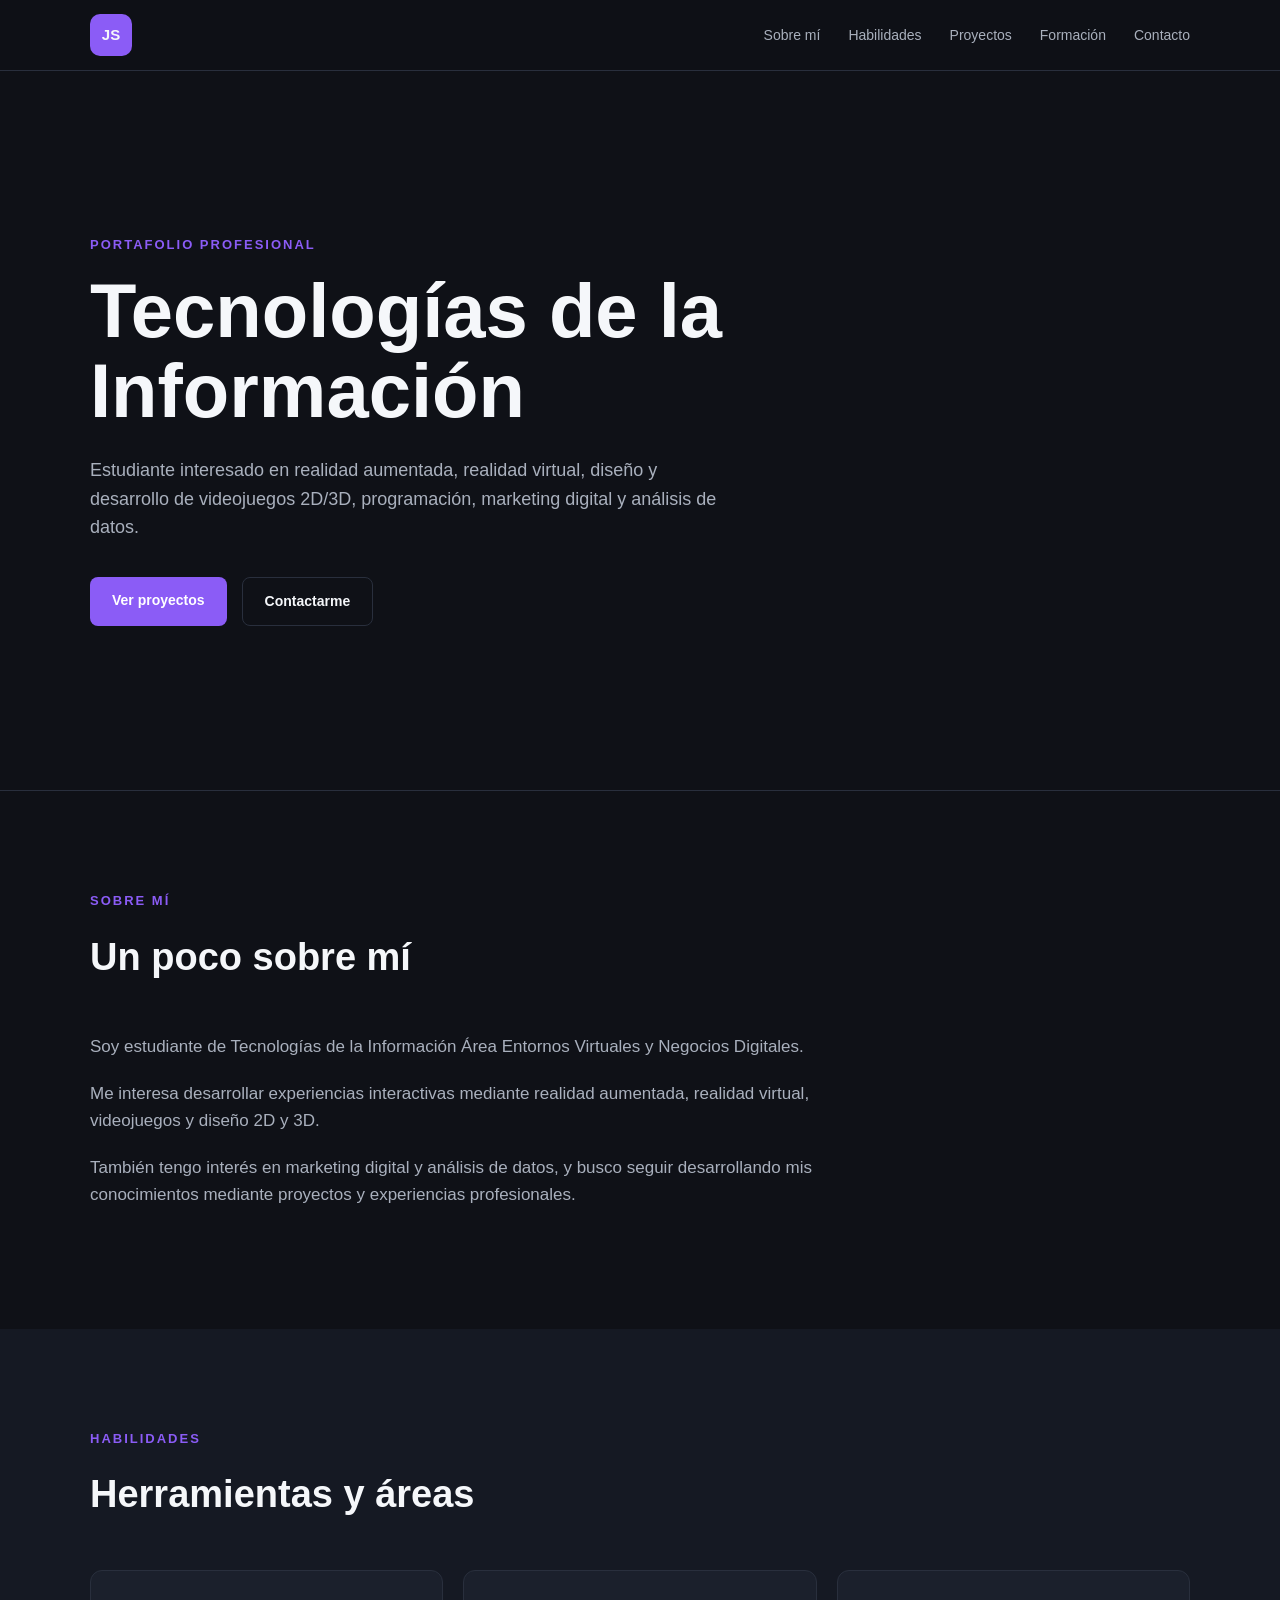
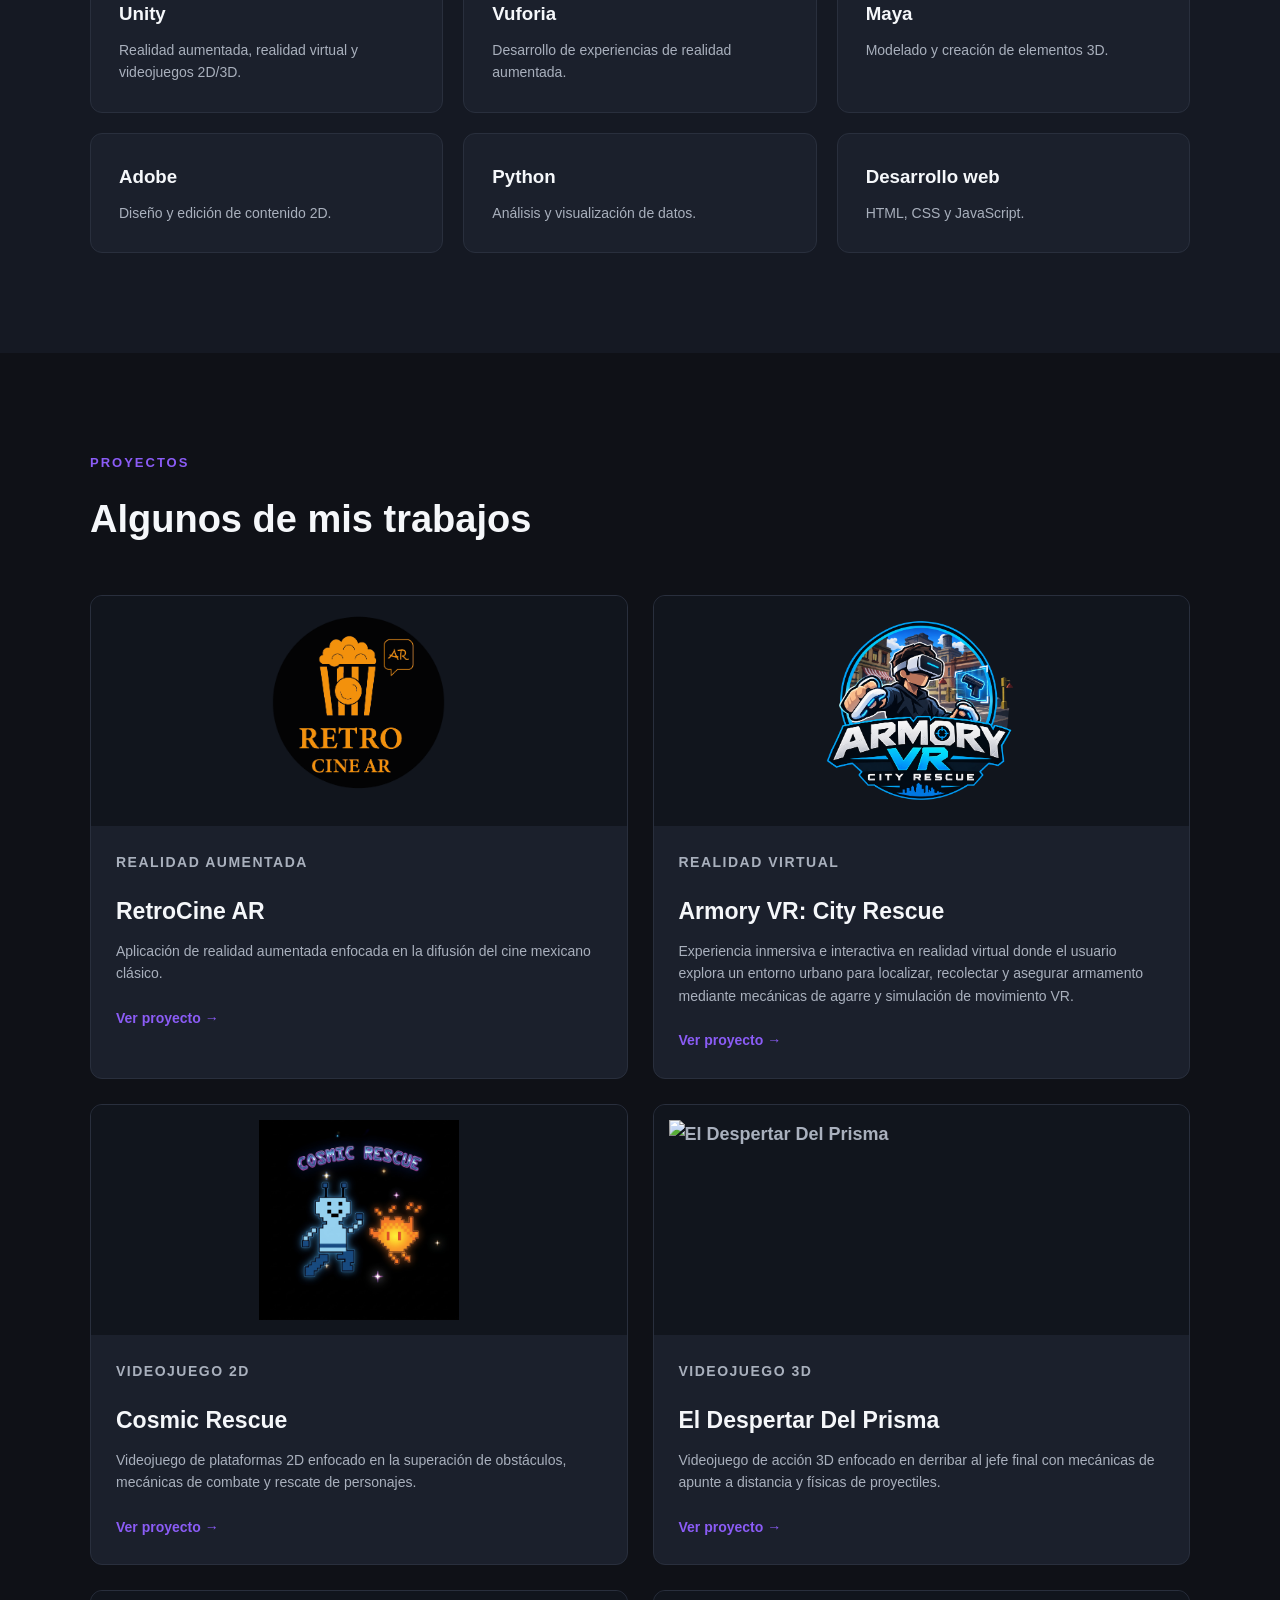
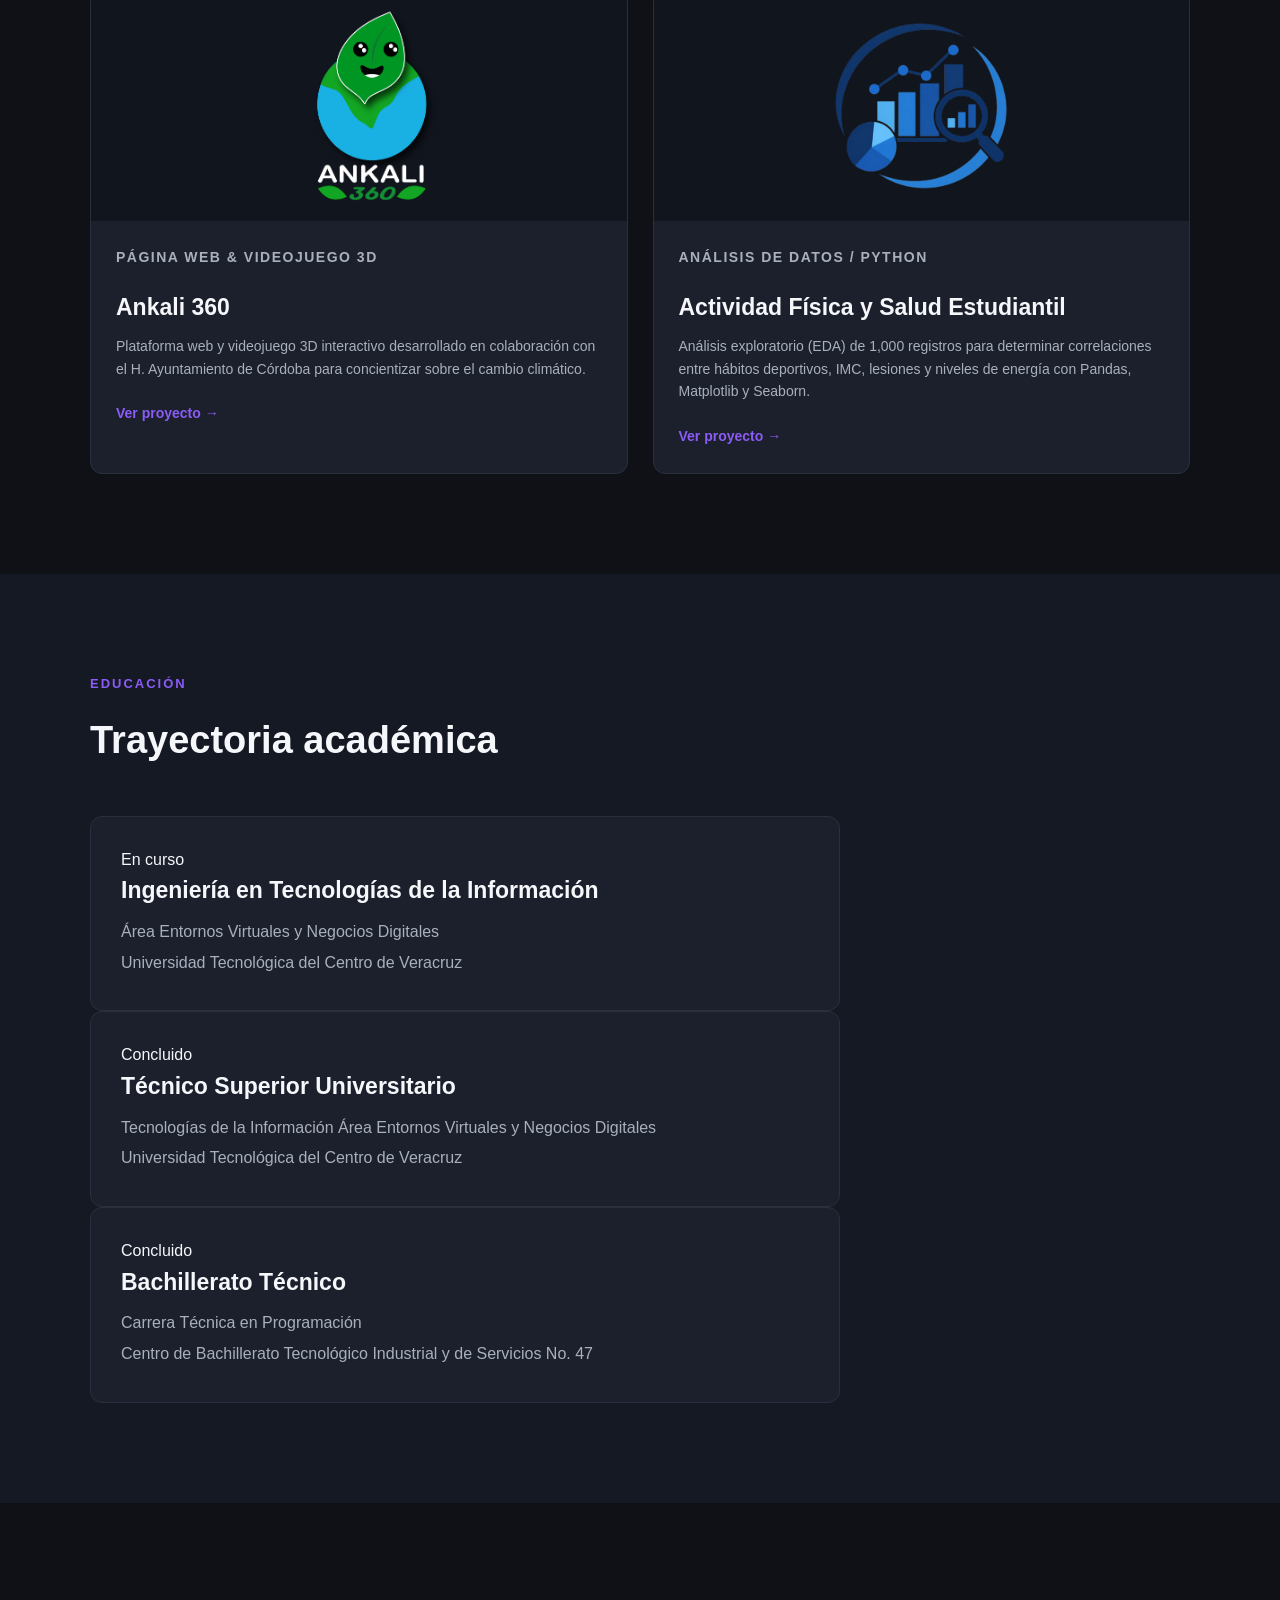
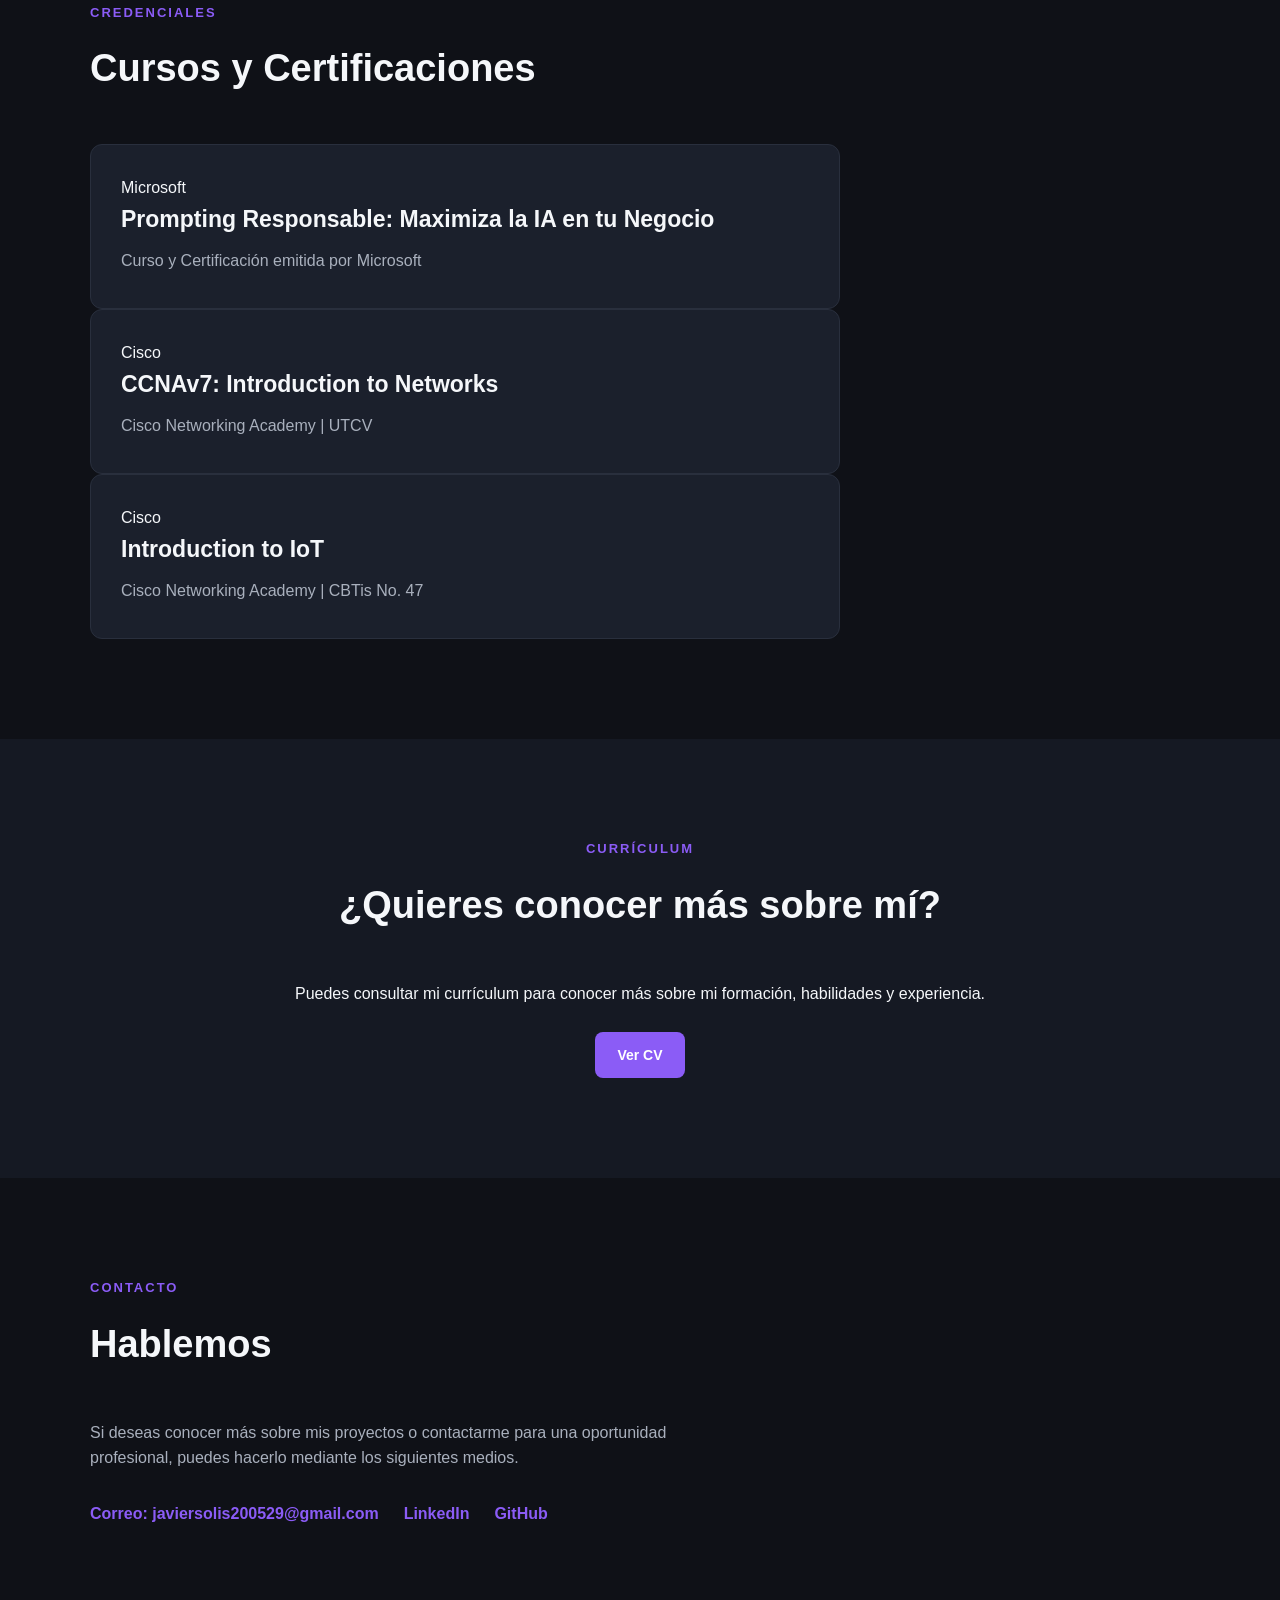
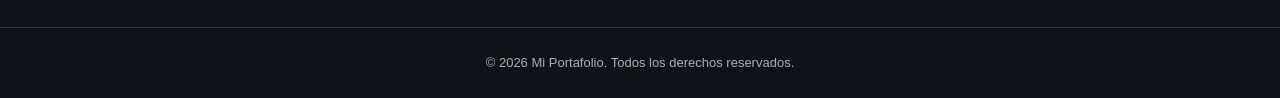
==== index.html @ 9993f094 "Version 2  del portafolio" ====
<!DOCTYPE html>
<html lang="es">

<head>
    <meta charset="UTF-8">
    <meta name="viewport" content="width=device-width, initial-scale=1.0">

    <title>Portafolio | Javier Solís</title>

    <link rel="stylesheet" href="css/style.css">
</head>

<body>

    <!-- =========================
         ENCABEZADO
    ========================== -->

    <header class="header">

        <div class="container nav">

            <a href="#inicio" class="logo">
                JS
            </a>

            <nav class="menu">
                <a href="#sobre-mi">Sobre mí</a>
                <a href="#habilidades">Habilidades</a>
                <a href="#proyectos">Proyectos</a>
                <a href="#formacion">Formación</a>
                <a href="#contacto">Contacto</a>
            </nav>

        </div>

    </header>


    <!-- =========================
         INICIO
    ========================== -->

    <main>

        <section id="inicio" class="hero">

            <div class="container hero-content">

                <div class="hero-text">

                    <p class="hero-subtitle">
                        PORTAFOLIO PROFESIONAL
                    </p>

                    <h1>
                        Tecnologías de la Información
                    </h1>

                    <p class="hero-description">
                        Estudiante interesado en realidad aumentada, 
                        realidad virtual, diseño y desarrollo de videojuegos 2D/3D, programación, 
                        marketing digital y análisis de datos.
                    </p>

                    <div class="hero-buttons">

                        <a href="#proyectos" class="btn btn-primary">
                            Ver proyectos
                        </a>

                        <a href="#contacto" class="btn btn-secondary">
                            Contactarme
                        </a>

                    </div>

                </div>

            </div>

        </section>


        <!-- =========================
             SOBRE MÍ
        ========================== -->

        <section id="sobre-mi" class="section">

            <div class="container">

                <p class="section-subtitle">
                    SOBRE MÍ
                </p>

                <h2>
                    Un poco sobre mí
                </h2>

                <div class="about-content">

                    <div class="about-text">

                        <p>
                            Soy estudiante de Tecnologías de la Información
                            Área Entornos Virtuales y Negocios Digitales.
                        </p>

                        <p>
                            Me interesa desarrollar experiencias interactivas
                            mediante realidad aumentada, realidad virtual,
                            videojuegos y diseño 2D y 3D.
                        </p>

                        <p>
                            También tengo interés en marketing digital y
                            análisis de datos, y busco seguir desarrollando
                            mis conocimientos mediante proyectos y
                            experiencias profesionales.
                        </p>

                    </div>

                </div>

            </div>

        </section>


        <!-- =========================
             HABILIDADES
        ========================== -->

        <section id="habilidades" class="section section-dark">

            <div class="container">

                <p class="section-subtitle">
                    HABILIDADES
                </p>

                <h2>
                    Herramientas y áreas
                </h2>

                <div class="skills-grid">

                    <div class="skill-card">
                        <h3>Unity</h3>
                        <p>
                            Realidad aumentada, realidad virtual
                            y videojuegos 2D/3D.
                        </p>
                    </div>

                    <div class="skill-card">
                        <h3>Vuforia</h3>
                        <p>
                            Desarrollo de experiencias de
                            realidad aumentada.
                        </p>
                    </div>

                    <div class="skill-card">
                        <h3>Maya</h3>
                        <p>
                            Modelado y creación de elementos 3D.
                        </p>
                    </div>

                    <div class="skill-card">
                        <h3>Adobe</h3>
                        <p>
                            Diseño y edición de contenido 2D.
                        </p>
                    </div>

                    <div class="skill-card">
                        <h3>Python</h3>
                        <p>
                            Análisis y visualización de datos.
                        </p>
                    </div>

                    <div class="skill-card">
                        <h3>Desarrollo web</h3>
                        <p>
                            HTML, CSS y JavaScript.
                        </p>
                    </div>

                </div>

            </div>

        </section>


        <!-- =========================
             PROYECTOS
        ========================== -->

        <section id="proyectos" class="section">

            <div class="container">

                <p class="section-subtitle">
                    PROYECTOS
                </p>

                <h2>
                    Algunos de mis trabajos
                </h2>

                <div class="projects-grid">


                    <!-- RETROCINE -->

                    <article class="project-card">

                        <div class="project-image">
                            <img src="img/Logoo.png" alt="RetroCine AR">
                        </div>

                        <div class="project-content">

                            <p class="project-category">
                                REALIDAD AUMENTADA
                            </p>

                            <h3>
                                RetroCine AR
                            </h3>

                            <p>
                                Aplicación de realidad aumentada
                                enfocada en la difusión del cine
                                mexicano clásico.
                            </p>

                            <a href="proyectos/retocine.html"
                               class="project-link">
                                Ver proyecto →
                            </a>

                        </div>

                    </article>


                    <!-- REALIDAD VIRTUAL -->
                    <article class="project-card">

                        <div class="project-image">
                            <img src="img/LOGO_VR.png" alt="Armory VR">
                        </div>

                        <div class="project-content">

                            <p class="project-category">
                                REALIDAD VIRTUAL 
                            </p>

                            <h3>
                                Armory VR: City Rescue
                            </h3>

                            <p>
                                Experiencia inmersiva e interactiva en realidad virtual donde el usuario explora un entorno urbano para localizar, recolectar y asegurar armamento mediante mecánicas de agarre y simulación de movimiento VR.
                            </p>

                            <a href="proyectos/vr.html" class="project-link">
                                Ver proyecto →
                            </a>

                        </div>

                    </article>


                    <!-- VIDEOJUEGOS -->

                    <article class="project-card">

                        <div class="project-image">
                            <img src="img/Log.jpg" alt="Cosmic Rescue">
                        </div>

                        <div class="project-content">

                            <p class="project-category">
                                VIDEOJUEGO 2D
                            </p>

                            <h3>
                                Cosmic Rescue
                            </h3>

                            <p>
                            Videojuego de plataformas 2D enfocado en la superación de obstáculos, 
                            mecánicas de combate y rescate de personajes.
                            </p>

                            <a href="proyectos/CosmicRescue.html" class="project-link">
                                Ver proyecto →
                            </a>

                        </div>

                    </article>


                    <!-- PRISM -->

                    <article class="project-card">

                        <div class="project-image">
                            <img src="img/Logo3D.PNG" alt="El Despertar Del Prisma">
                        </div>

                        <div class="project-content">

                            <p class="project-category">
                                VIDEOJUEGO 3D
                            </p>

                            <h3>
                                El Despertar Del Prisma
                            </h3>

                           <p>
                                Videojuego de acción 3D enfocado en derribar al jefe final 
                                con mecánicas de apunte a distancia y físicas de proyectiles.
                            </p>

                            <a href="proyectos/ElDespertarDelPrisma.html"
                               class="project-link">
                                Ver proyecto →
                            </a>

                        </div>

                    </article>


                    <!-- VPagina Web -->

                    <article class="project-card">

                        <div class="project-image">
                            <img src="img/LOGO_ANKALI.png" alt="Ankali 360 - Aventura Interactiva">
                        </div>

                        <div class="project-content">

                            <p class="project-category">
                                PÁGINA WEB & VIDEOJUEGO 3D
                            </p>

                            <h3>
                                Ankali 360
                            </h3>

                            <p>
                                Plataforma web y videojuego 3D interactivo desarrollado en colaboración con el H. Ayuntamiento de Córdoba para concientizar sobre el cambio climático.
                            </p>

                            <a href="proyectos/Ankali360.html" class="project-link">
                                Ver proyecto →
                            </a>

                        </div>

                    </article>


                    <!-- DATOS -->
                    <article class="project-card">

                        <div class="project-image">
                            <img src="img/Logo_Datos.png" alt="Análisis de Datos con Python">
                        </div>

                        <div class="project-content">

                            <p class="project-category">
                                ANÁLISIS DE DATOS / PYTHON
                            </p>

                            <h3>
                                Actividad Física y Salud Estudiantil
                            </h3>

                            <p>
                                Análisis exploratorio (EDA) de 1,000 registros para determinar correlaciones entre hábitos deportivos, IMC, lesiones y niveles de energía con Pandas, Matplotlib y Seaborn.
                            </p>

                            <a href="proyectos/datos.html" class="project-link">
                                Ver proyecto →
                            </a>

                        </div>

                    </article>

                </div>

            </div>

        </section>


        <!-- =========================
             FORMACIÓN ACADÉMICA
        ========================== -->
        <section id="formacion" class="section section-dark">
            <div class="container">

                <p class="section-subtitle">
                    EDUCACIÓN
                </p>

                <h2>
                    Trayectoria académica
                </h2>

                <div class="formation-grid">

                    <!-- INGENIERÍA -->
                    <div class="formation-card">
                        <span class="formation-tag">En curso</span>
                        <h3>Ingeniería en Tecnologías de la Información</h3>
                        <p class="formation-area">Área Entornos Virtuales y Negocios Digitales</p>
                        <p class="formation-institution">Universidad Tecnológica del Centro de Veracruz</p>
                    </div>

                    <!-- TSU -->
                    <div class="formation-card">
                        <span class="formation-tag tag-completed">Concluido</span>
                        <h3>Técnico Superior Universitario</h3>
                        <p class="formation-area">Tecnologías de la Información Área Entornos Virtuales y Negocios Digitales</p>
                        <p class="formation-institution">Universidad Tecnológica del Centro de Veracruz</p>
                    </div>

                    <!-- BACHILLERATO -->
                    <div class="formation-card">
                        <span class="formation-tag tag-completed">Concluido</span>
                        <h3>Bachillerato Técnico</h3>
                        <p class="formation-area">Carrera Técnica en Programación</p>
                        <p class="formation-institution">Centro de Bachillerato Tecnológico Industrial y de Servicios No. 47</p>
                    </div>

                </div>

            </div>
        </section>

        <!-- =========================
             CERTIFICACIONES (Clara)
        ========================== -->
        <section id="certificaciones" class="section">
            <div class="container">

                <p class="section-subtitle">
                    CREDENCIALES
                </p>

                <h2>
                    Cursos y Certificaciones
                </h2>

                <div class="formation-grid">

                    <!-- MICROSOFT -->
                    <div class="formation-card">
                        <span class="formation-tag tag-cert">Microsoft</span>
                        <h3>Prompting Responsable: Maximiza la IA en tu Negocio</h3>
                        <p class="formation-area">Curso y Certificación emitida por Microsoft</p>
                    </div>

                    <!-- CISCO CCNA -->
                    <div class="formation-card">
                        <span class="formation-tag tag-cert">Cisco</span>
                        <h3>CCNAv7: Introduction to Networks</h3>
                        <p class="formation-area">Cisco Networking Academy | UTCV</p>
                    </div>

                    <!-- CISCO IOT -->
                    <div class="formation-card">
                        <span class="formation-tag tag-cert">Cisco</span>
                        <h3>Introduction to IoT</h3>
                        <p class="formation-area">Cisco Networking Academy | CBTis No. 47</p>
                    </div>

                </div>

            </div>
        </section>

        <!-- =========================
             CV (Oscura para alternar)
        ========================== -->
        <section class="section section-dark">
            <div class="container cv-section">
                
                <div class="cv-cta-card">
                    <p class="section-subtitle">
                        CURRÍCULUM
                    </p>

                    <h2>
                        ¿Quieres conocer más sobre mí?
                    </h2>

                    <p>
                        Puedes consultar mi currículum para conocer
                        más sobre mi formación, habilidades y experiencia.
                    </p> <br>

                    <a href="CURRICULUM.pdf" target="_blank" class="btn btn-primary btn-cv-glow">
                        Ver CV
                    </a>
                </div>

            </div>
        </section>

        <!-- =========================
             CONTACTO (Clara)
        ========================== -->
        <section id="contacto" class="section">

            <div class="container">

                <p class="section-subtitle">
                    CONTACTO
                </p>

                <h2>
                    Hablemos
                </h2>

                <p class="contact-text">
                    Si deseas conocer más sobre mis proyectos
                    o contactarme para una oportunidad profesional,
                    puedes hacerlo mediante los siguientes medios.
                </p>

                <div class="contact-links">

                    <a href="mailto:javiersolis200529@gmail.com">
                        Correo: javiersolis200529@gmail.com
                    </a>

                    <a href="https://www.linkedin.com/in/javier-solis-serrano" target="_blank">
                        LinkedIn
                    </a>

                    <a href="https://github.com/javiersolis200529" target="_blank">
                        GitHub
                    </a>

                </div>

            </div>

        </section>

    </main>

    <!-- =========================
         PIE DE PÁGINA (Oscuro)
    ========================== -->
    <footer class="footer">

        <div class="container">

            <p>
                © 2026 Mi Portafolio. Todos los derechos reservados.
            </p>

        </div>

    </footer>

</body>

</html>
---- css/style.css ----
/* =========================
   VARIABLES
========================= */

:root {
    --bg: #0f1117;
    --bg-secondary: #151923;
    --card: #1b202c;
    --text: #f5f7fa;
    --text-secondary: #a9b0bd;
    --accent: #8b5cf6;
    --accent-hover: #7c3aed;
    --border: #292f3d;

    --container: 1100px;
}


/* =========================
   RESET
========================= */

* {
    margin: 0;
    padding: 0;
    box-sizing: border-box;
}

html {
    scroll-behavior: smooth;
}

body {
    font-family: Arial, sans-serif;
    background: var(--bg);
    color: var(--text);
    line-height: 1.6;
}

a {
    color: inherit;
    text-decoration: none;
}

img {
    max-width: 100%;
    display: block;
}


/* =========================
   CONTENEDOR
========================= */

.container {
    width: min(90%, var(--container));
    margin: 0 auto;
}


/* =========================
   HEADER
========================= */

.header {
    position: sticky;
    top: 0;
    z-index: 1000;

    background: rgba(15, 17, 23, 0.95);
    border-bottom: 1px solid var(--border);

    backdrop-filter: blur(10px);
}

.nav {
    min-height: 70px;

    display: flex;
    align-items: center;
    justify-content: space-between;
}


/* =========================
   LOGO
========================= */

.logo {
    width: 42px;
    height: 42px;

    display: flex;
    align-items: center;
    justify-content: center;

    background: var(--accent);
    border-radius: 10px;

    font-size: 15px;
    font-weight: bold;
}


/* =========================
   MENÚ
========================= */

.menu {
    display: flex;
    gap: 28px;
}

.menu a {
    color: var(--text-secondary);
    font-size: 14px;

    transition: 0.3s;
}

.menu a:hover {
    color: var(--text);
}


/* =========================
   HERO
========================= */

.hero {
    min-height: 80vh;

    display: flex;
    align-items: center;

    border-bottom: 1px solid var(--border);
}

.hero-content {
    padding: 100px 0;
}

.hero-text {
    max-width: 750px;
}

.hero-subtitle,
.section-subtitle {
    color: var(--accent);

    font-size: 13px;
    font-weight: bold;

    letter-spacing: 2px;
    margin-bottom: 15px;
}

.hero h1 {
    font-size: clamp(42px, 7vw, 76px);
    line-height: 1.05;

    margin-bottom: 25px;
}

.hero-description {
    max-width: 650px;

    color: var(--text-secondary);

    font-size: 18px;
    margin-bottom: 35px;
}


/* =========================
   BOTONES
========================= */

.hero-buttons {
    display: flex;
    gap: 15px;
    flex-wrap: wrap;
}

.btn {
    display: inline-block;

    padding: 12px 22px;

    border-radius: 8px;

    font-size: 14px;
    font-weight: bold;

    transition: 0.3s;
}

.btn-primary {
    background: var(--accent);
    color: white;
}

.btn-primary:hover {
    background: var(--accent-hover);
    transform: translateY(-2px);
}

.btn-secondary {
    border: 1px solid var(--border);
    color: var(--text);
}

.btn-secondary:hover {
    border-color: var(--accent);
}


/* =========================
   SECCIONES
========================= */

.section {
    padding: 100px 0;
}

.section-dark {
    background: var(--bg-secondary);
}

.section h2 {
    font-size: 38px;
    margin-bottom: 45px;
}


/* =========================
   SOBRE MÍ
========================= */

.about-content {
    max-width: 750px;
}

.about-text {
    color: var(--text-secondary);
    font-size: 17px;
}

.about-text p {
    margin-bottom: 20px;
}


/* =========================
   HABILIDADES
========================= */

.skills-grid {
    display: grid;
    grid-template-columns: repeat(3, 1fr);
    gap: 20px;
}

.skill-card {
    background: var(--card);

    border: 1px solid var(--border);

    padding: 28px;

    border-radius: 12px;

    transition: 0.3s;
}

.skill-card:hover {
    transform: translateY(-5px);
    border-color: var(--accent);
}

.skill-card h3 {
    margin-bottom: 10px;
}

.skill-card p {
    color: var(--text-secondary);
    font-size: 14px;
}


/* =========================
   PROYECTOS
========================= */

.projects-grid {
    display: grid;
    grid-template-columns: repeat(2, 1fr);
    gap: 25px;
}

.project-card {
    background: var(--card);

    border: 1px solid var(--border);

    border-radius: 12px;

    overflow: hidden;

    transition: 0.3s;
}

.project-card:hover {
    transform: translateY(-5px);
    border-color: var(--accent);
}


/* =========================
   IMAGEN DE PROYECTO (CORREGIDO)
========================= */

.project-image {
    height: 230px;
    width: 100%;
    display: flex;
    align-items: center;
    justify-content: center;
    background: #11151d;
    overflow: hidden;
    position: relative;
    color: var(--text-secondary);
    font-size: 18px;
    font-weight: bold;
}

.project-image img {
    width: 100%;
    height: 100%;
    object-fit: contain;
    padding: 15px;
}

.project-content {
    padding: 25px;
}

.project-category {
    color: var(--accent);

    font-size: 11px;
    font-weight: bold;

    letter-spacing: 1.5px;

    margin-bottom: 10px;
}

.project-content h3 {
    font-size: 23px;
    margin-bottom: 10px;
}

.project-content p {
    color: var(--text-secondary);

    font-size: 14px;

    margin-bottom: 20px;
}

.project-link {
    color: var(--accent);

    font-size: 14px;
    font-weight: bold;
}

.project-link:hover {
    color: var(--text);
}


/* =========================
   PÁGINA DEL PROYECTO
========================= */

.project-hero {
    min-height: 50vh;
    background: var(--bg-secondary);
}

.project-hero .container {
    padding: 80px 0;
}

.project-hero h1 {
    font-size: clamp(45px, 7vw, 70px);
    margin-bottom: 20px;
}

.project-hero p {
    max-width: 700px;
    color: var(--text-secondary);
    font-size: 18px;
}


/* =========================
   INFORMACIÓN DEL PROYECTO
========================= */

.project-info {
    display: grid;
    grid-template-columns: repeat(3, 1fr);

    gap: 20px;

    margin-top: 40px;
}

.project-info > div {
    background: var(--card);

    border: 1px solid var(--border);

    border-radius: 12px;

    padding: 25px;
}

.project-info h3 {
    margin-bottom: 10px;
    font-size: 18px;
}

.project-info p {
    color: var(--text-secondary);
}


/* =========================
   GALERÍA DE PROYECTOS
========================= */

.project-gallery {
    display: grid;

    grid-template-columns: repeat(3, 1fr);

    gap: 25px;

    margin-top: 30px;
}

.gallery-item {
    background: var(--card);

    border: 1px solid var(--border);

    border-radius: 14px;

    padding: 12px;

    overflow: hidden;

    transition:
        transform 0.3s ease,
        border-color 0.3s ease,
        box-shadow 0.3s ease;
}

.gallery-item:hover {
    transform: translateY(-5px);

    border-color: var(--accent);

    box-shadow: 0 10px 25px rgba(0, 0, 0, 0.3);
}


/* =========================
   IMÁGENES DE GALERÍA
========================= */

.gallery-item img {
    width: 100%;

    height: 200px;

    object-fit: contain;

    display: block;

    background: #11151d;

    border-radius: 10px;
}


/* =========================
   NOMBRE DE IMAGEN
========================= */

.gallery-item p {
    margin: 12px 5px 5px;

    text-align: center;

    color: var(--text);

    font-size: 14px;

    font-weight: 500;
}


/* =========================
   FORMACIÓN
========================= */

.formation-card {
    max-width: 750px;

    background: var(--card);

    border: 1px solid var(--border);

    border-radius: 12px;

    padding: 30px;
}

.formation-card h3 {
    font-size: 23px;
    margin-bottom: 10px;
}

.formation-card p {
    color: var(--text-secondary);
    margin-bottom: 5px;
}


/* =========================
   CV
========================= */

.cv-section {
    text-align: center;
}

.cv-section > p:not(.section-subtitle) {
    max-width: 600px;

    margin: 0 auto 30px;

    color: var(--text-secondary);
}


/* =========================
   CONTACTO
========================= */

.contact-text {
    max-width: 650px;

    color: var(--text-secondary);

    margin-bottom: 30px;
}

.contact-links {
    display: flex;

    gap: 25px;

    flex-wrap: wrap;
}

.contact-links a {
    color: var(--accent);

    font-weight: bold;
}

.contact-links a:hover {
    color: var(--text);
}


/* =========================
   FOOTER
========================= */

.footer {
    padding: 25px 0;

    border-top: 1px solid var(--border);

    color: var(--text-secondary);

    font-size: 13px;

    text-align: center;
}


/* =========================
   RESPONSIVE
========================= */

@media (max-width: 900px) {

    .skills-grid {
        grid-template-columns: repeat(2, 1fr);
    }

    .projects-grid {
        grid-template-columns: 1fr;
    }

    .project-gallery {
        grid-template-columns: repeat(2, 1fr);
    }

    .project-info {
        grid-template-columns: 1fr;
    }

    .gallery-item img {
        height: 190px;
    }
}


@media (max-width: 800px) {

    .menu {
        gap: 15px;
    }

    .menu a {
        font-size: 12px;
    }

    .hero {
        min-height: 70vh;
    }

    .section {
        padding: 75px 0;
    }
}


@media (max-width: 550px) {

    .nav {
        min-height: 60px;
    }

    .menu {
        display: none;
    }

    .hero h1 {
        font-size: 42px;
    }

    .hero-description {
        font-size: 16px;
    }

    .skills-grid {
        grid-template-columns: 1fr;
    }

    .projects-grid {
        grid-template-columns: 1fr;
    }

    .project-gallery {
        grid-template-columns: 1fr;
        gap: 20px;
    }

    .gallery-item img {
        height: 220px;
    }

    .section h2 {
        font-size: 30px;
    }

    .project-info {
        grid-template-columns: 1fr;
    }
}
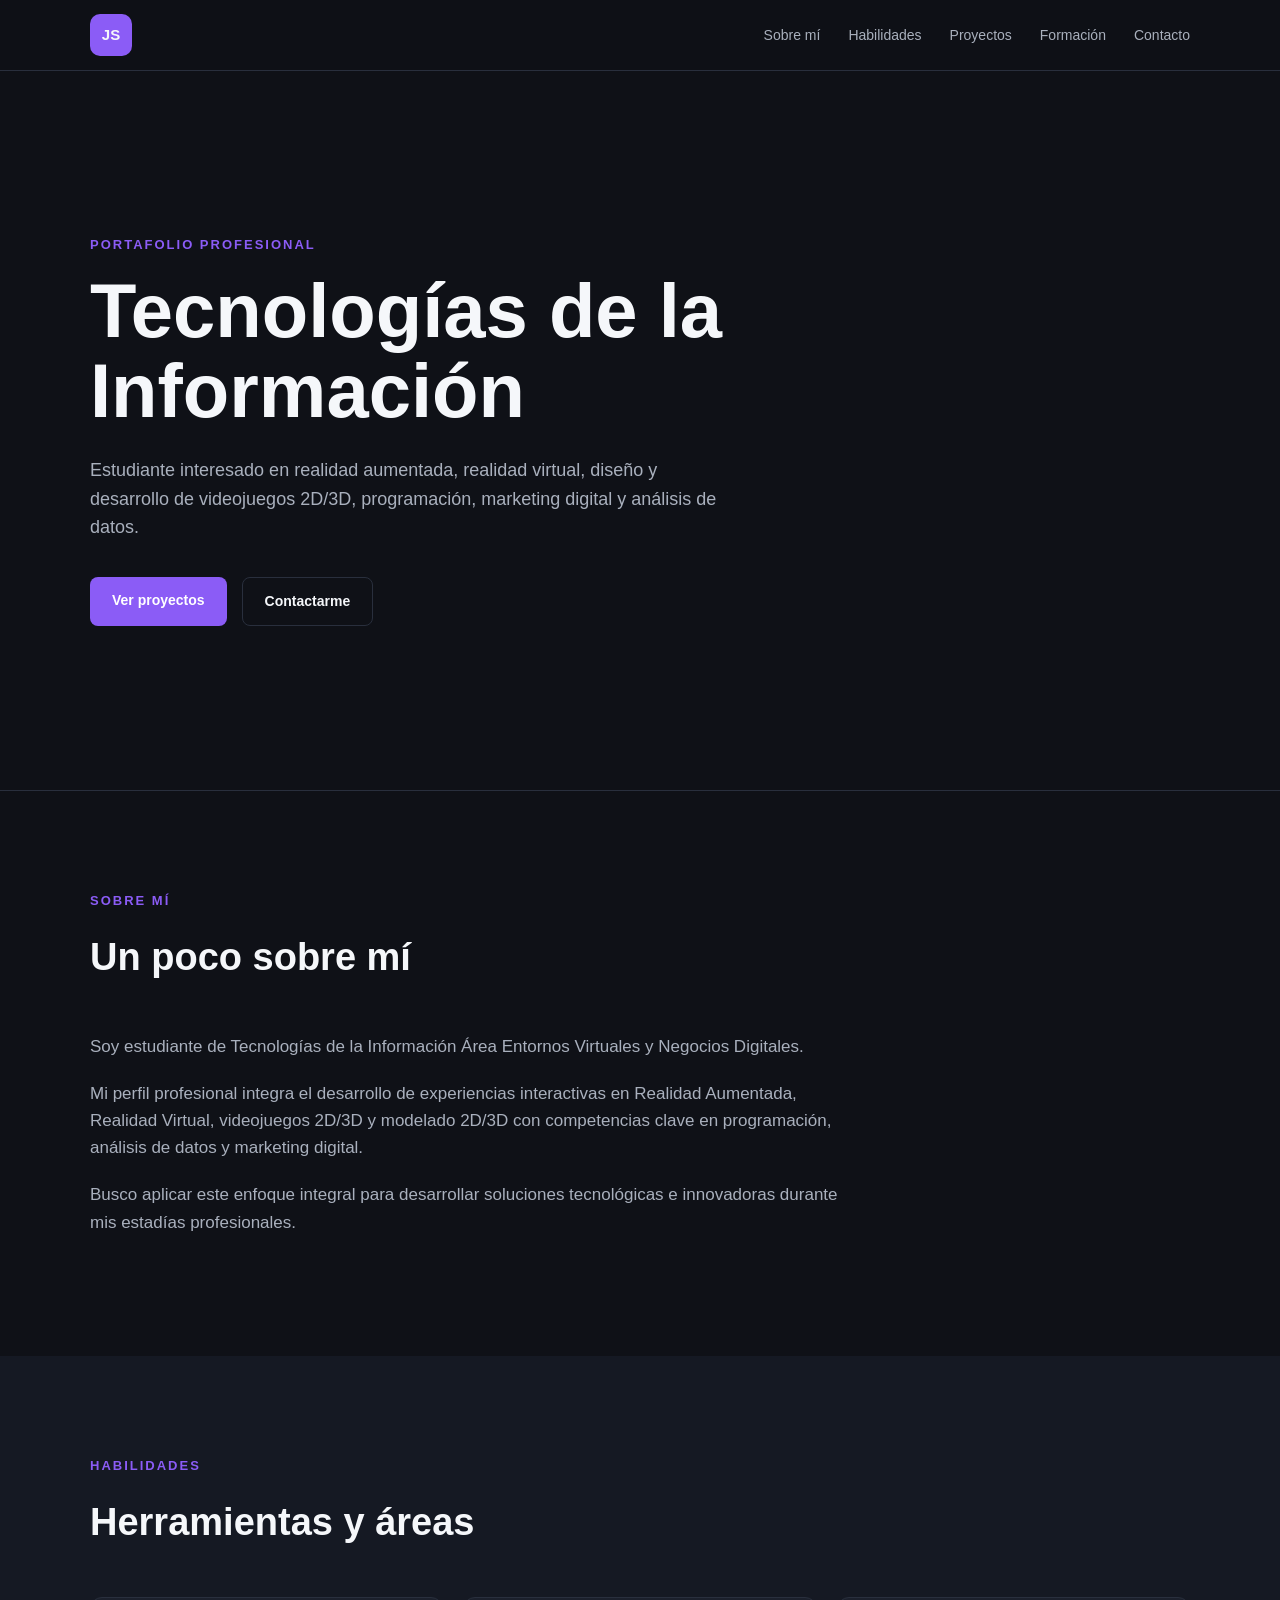
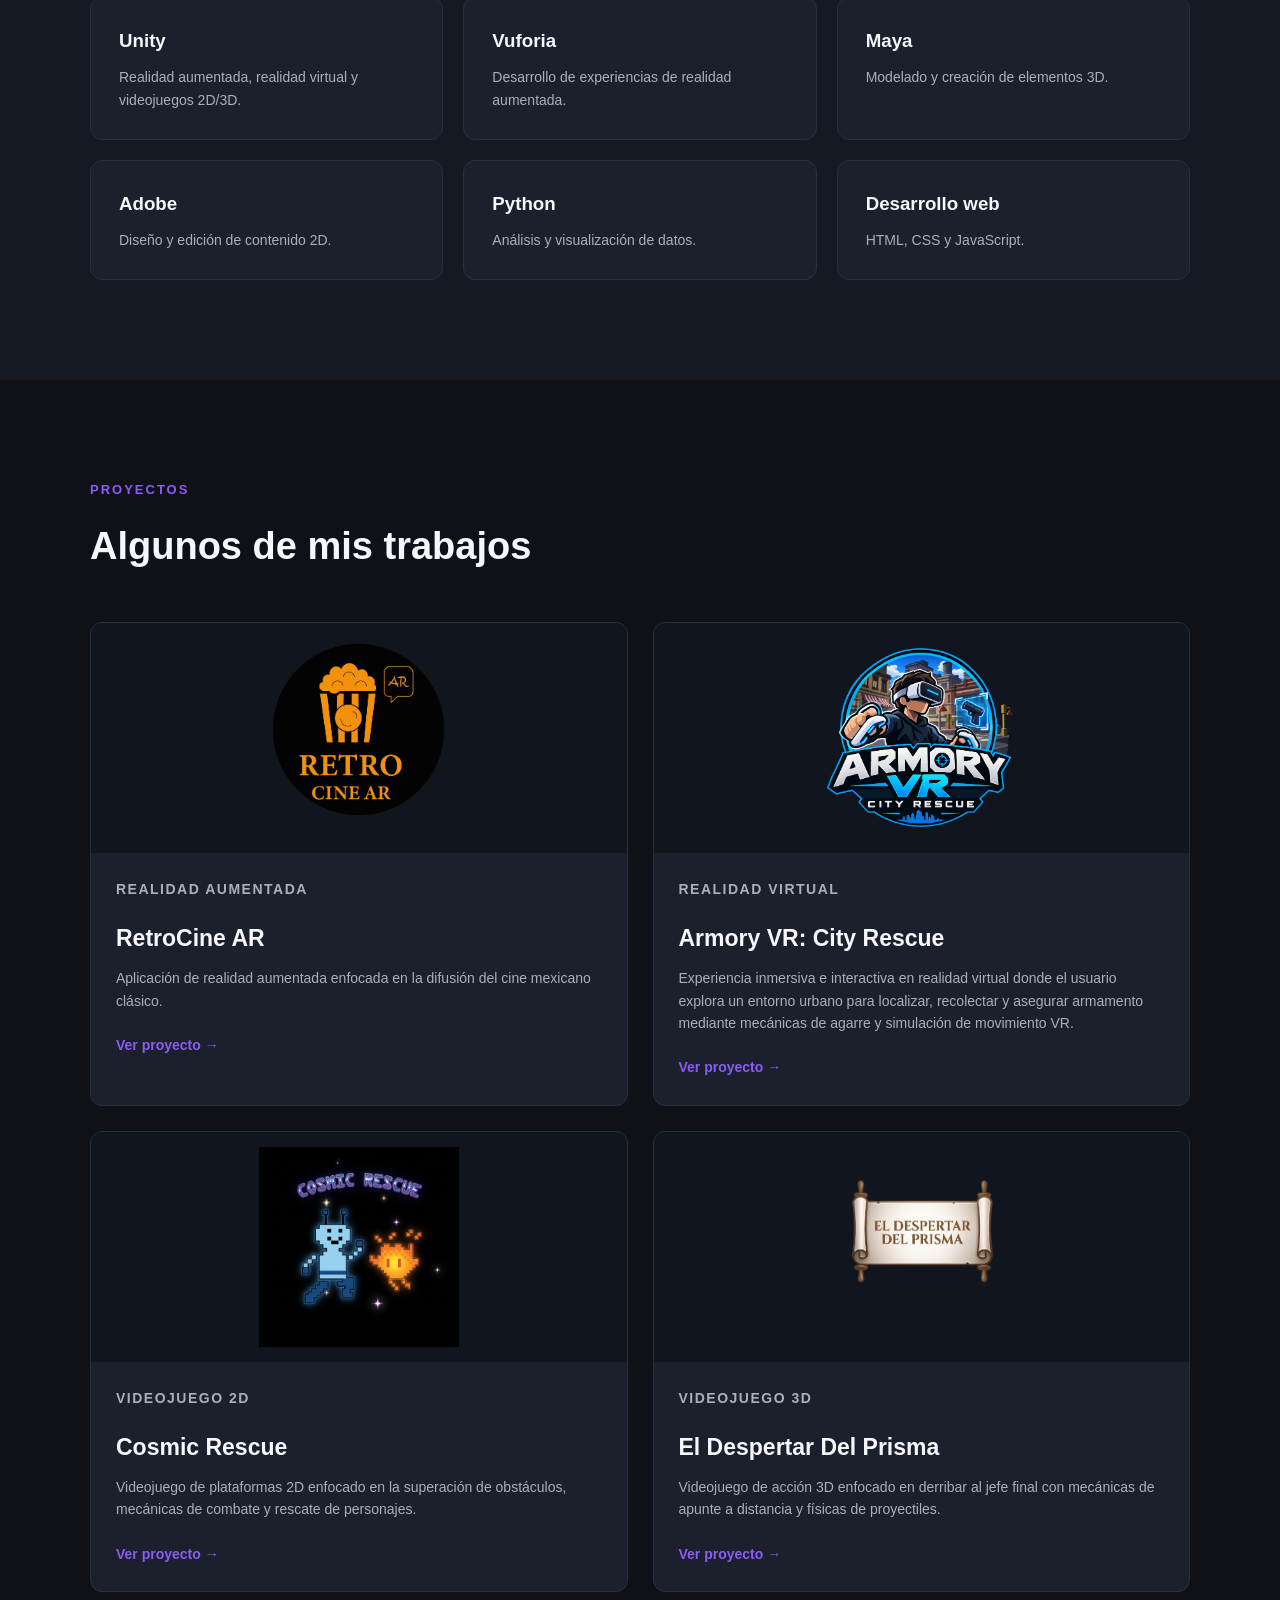
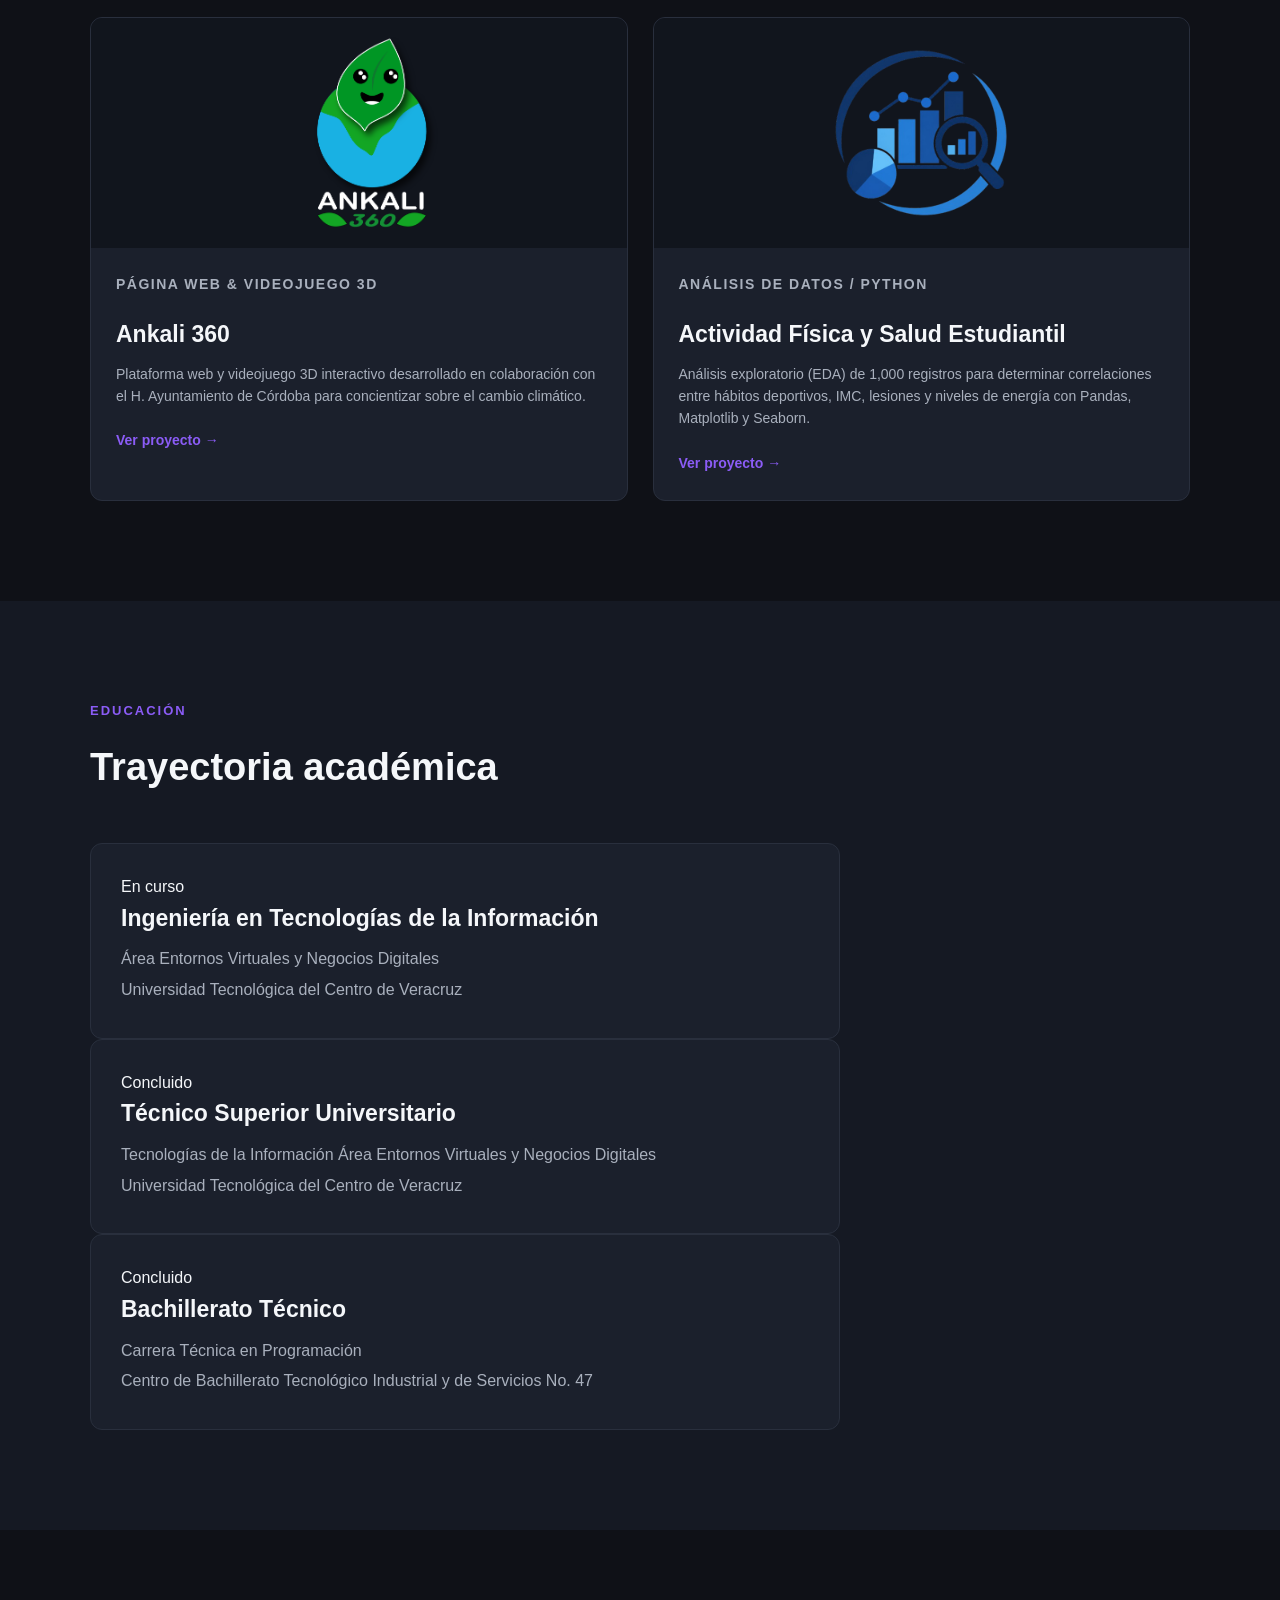
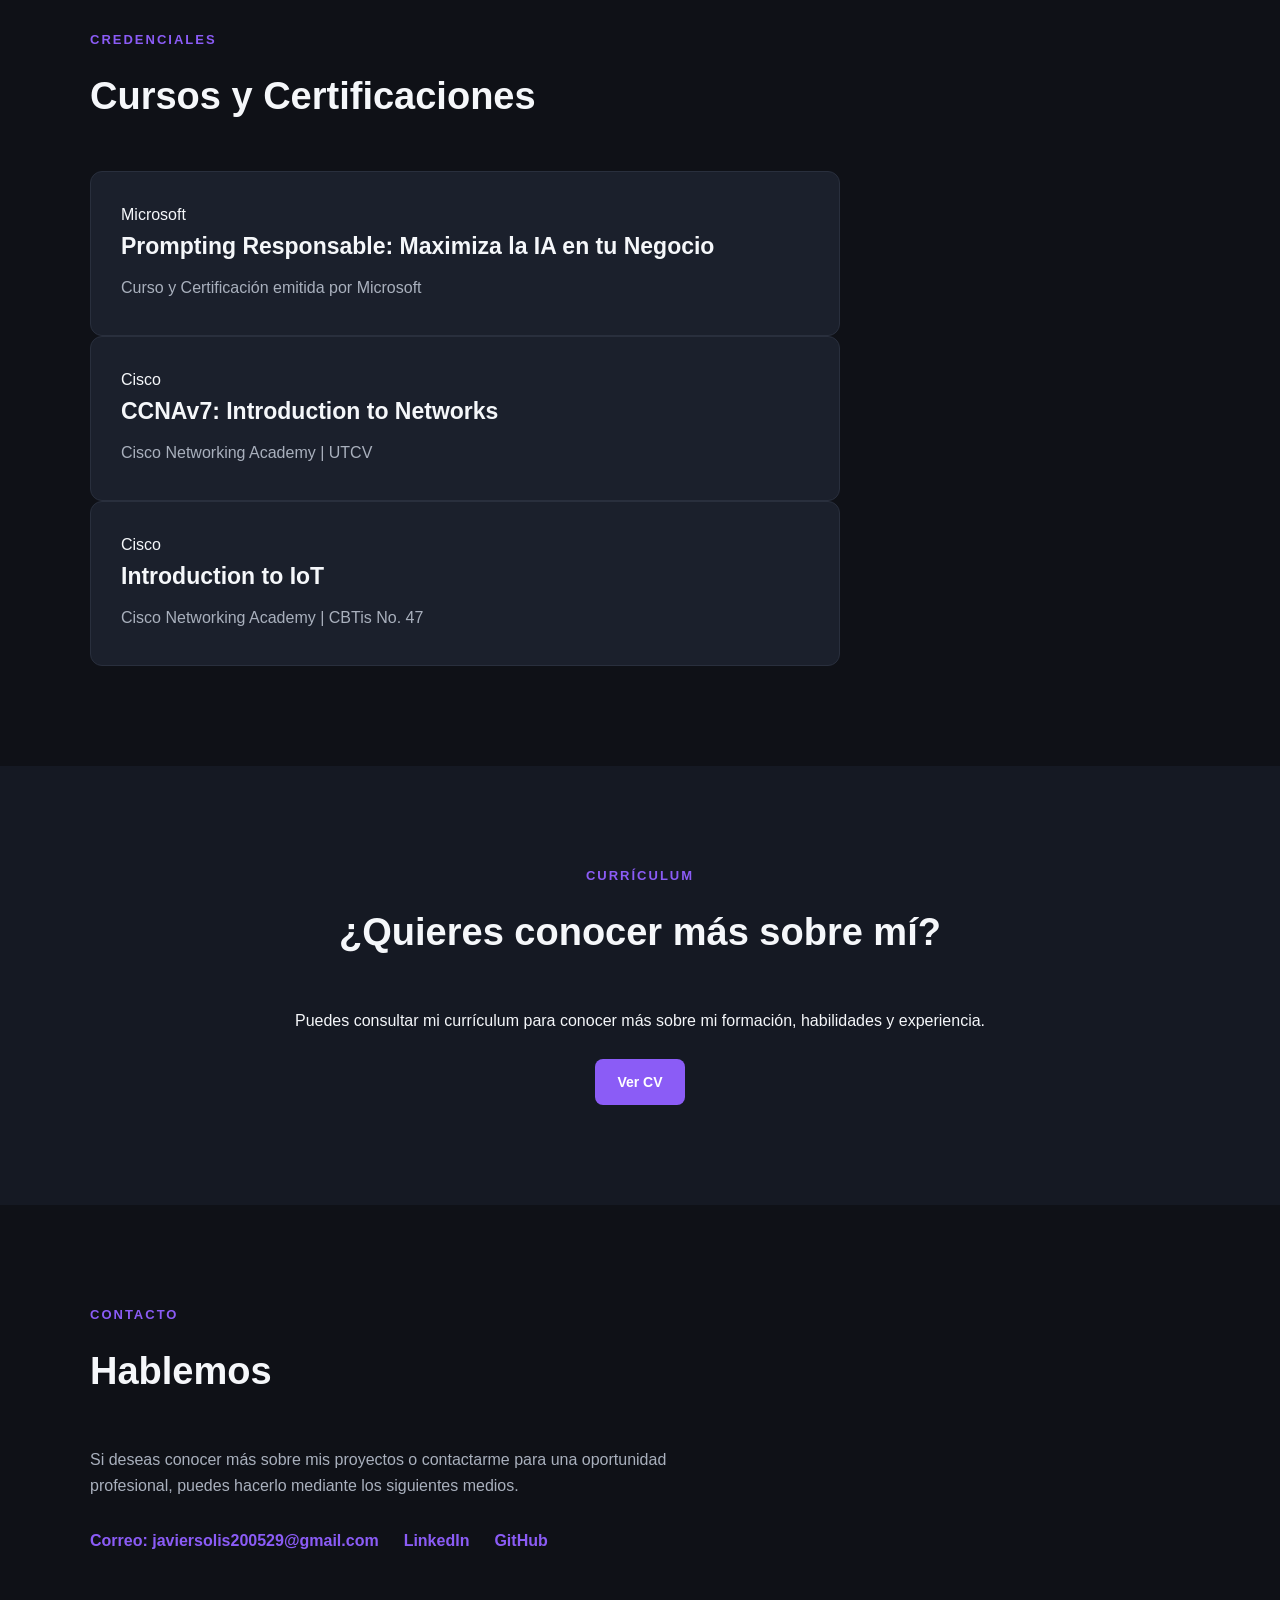
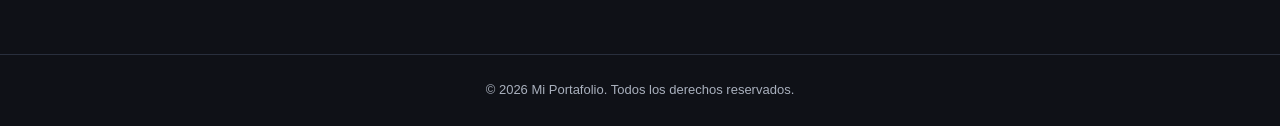
==== commit 239e38b9: "Ajuste de redaccion en perfil profesional" ====
--- a/index.html
+++ b/index.html
@@ -108,17 +108,16 @@
                         </p>
 
                         <p>
-                            Me interesa desarrollar experiencias interactivas
-                            mediante realidad aumentada, realidad virtual,
-                            videojuegos y diseño 2D y 3D.
-                        </p>
-
-                        <p>
-                            También tengo interés en marketing digital y
-                            análisis de datos, y busco seguir desarrollando
-                            mis conocimientos mediante proyectos y
-                            experiencias profesionales.
-                        </p>
+                            Mi perfil profesional integra el desarrollo de experiencias interactivas en 
+                            Realidad Aumentada, Realidad Virtual, videojuegos 2D/3D y modelado 2D/3D 
+                            con competencias clave en programación, análisis de datos y marketing digital.
+                        </p>
+
+                        <p>
+                            Busco aplicar este enfoque integral para desarrollar soluciones tecnológicas 
+                            e innovadoras durante mis estadías profesionales.
+                        </p>
+
 
                     </div>
 
@@ -318,7 +317,7 @@
                     <article class="project-card">
 
                         <div class="project-image">
-                            <img src="img/Logo3D.PNG" alt="El Despertar Del Prisma">
+                            <img src="img/Logo3D.png" alt="El Despertar Del Prisma">
                         </div>
 
                         <div class="project-content">
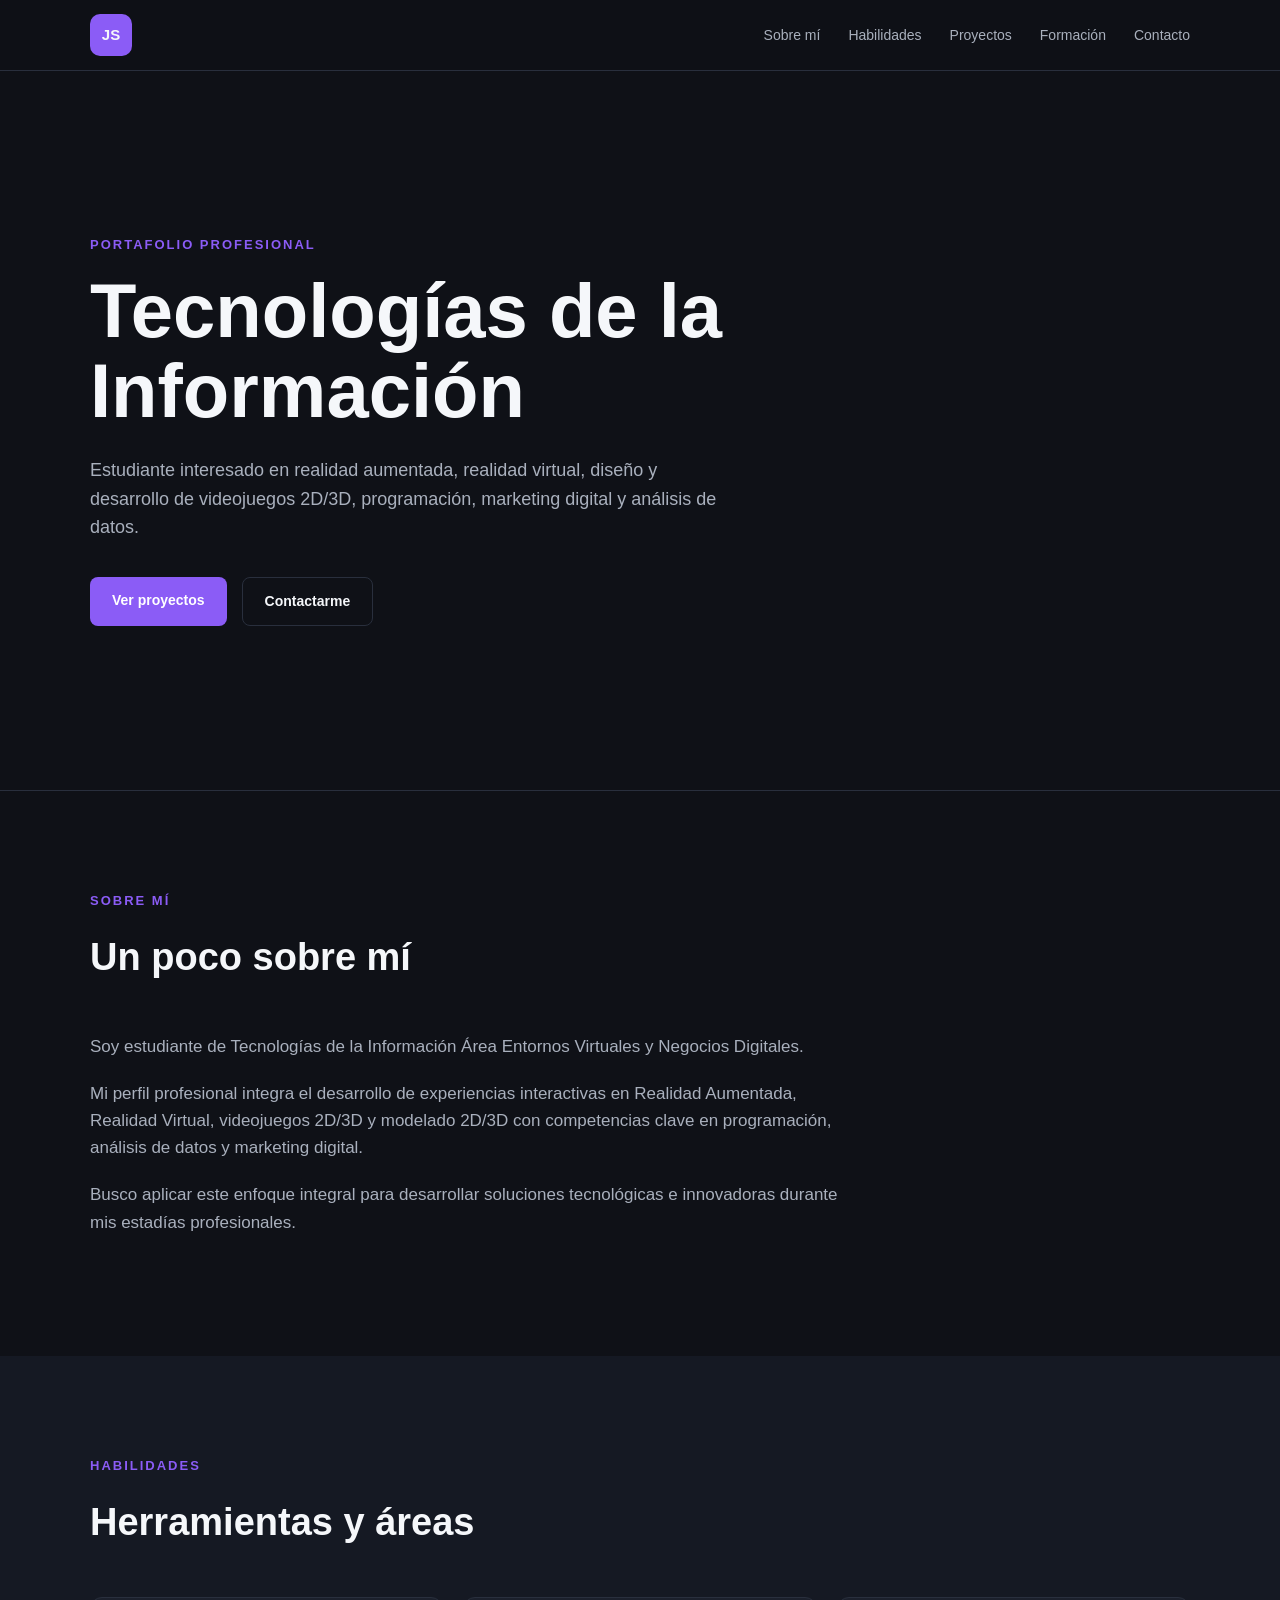
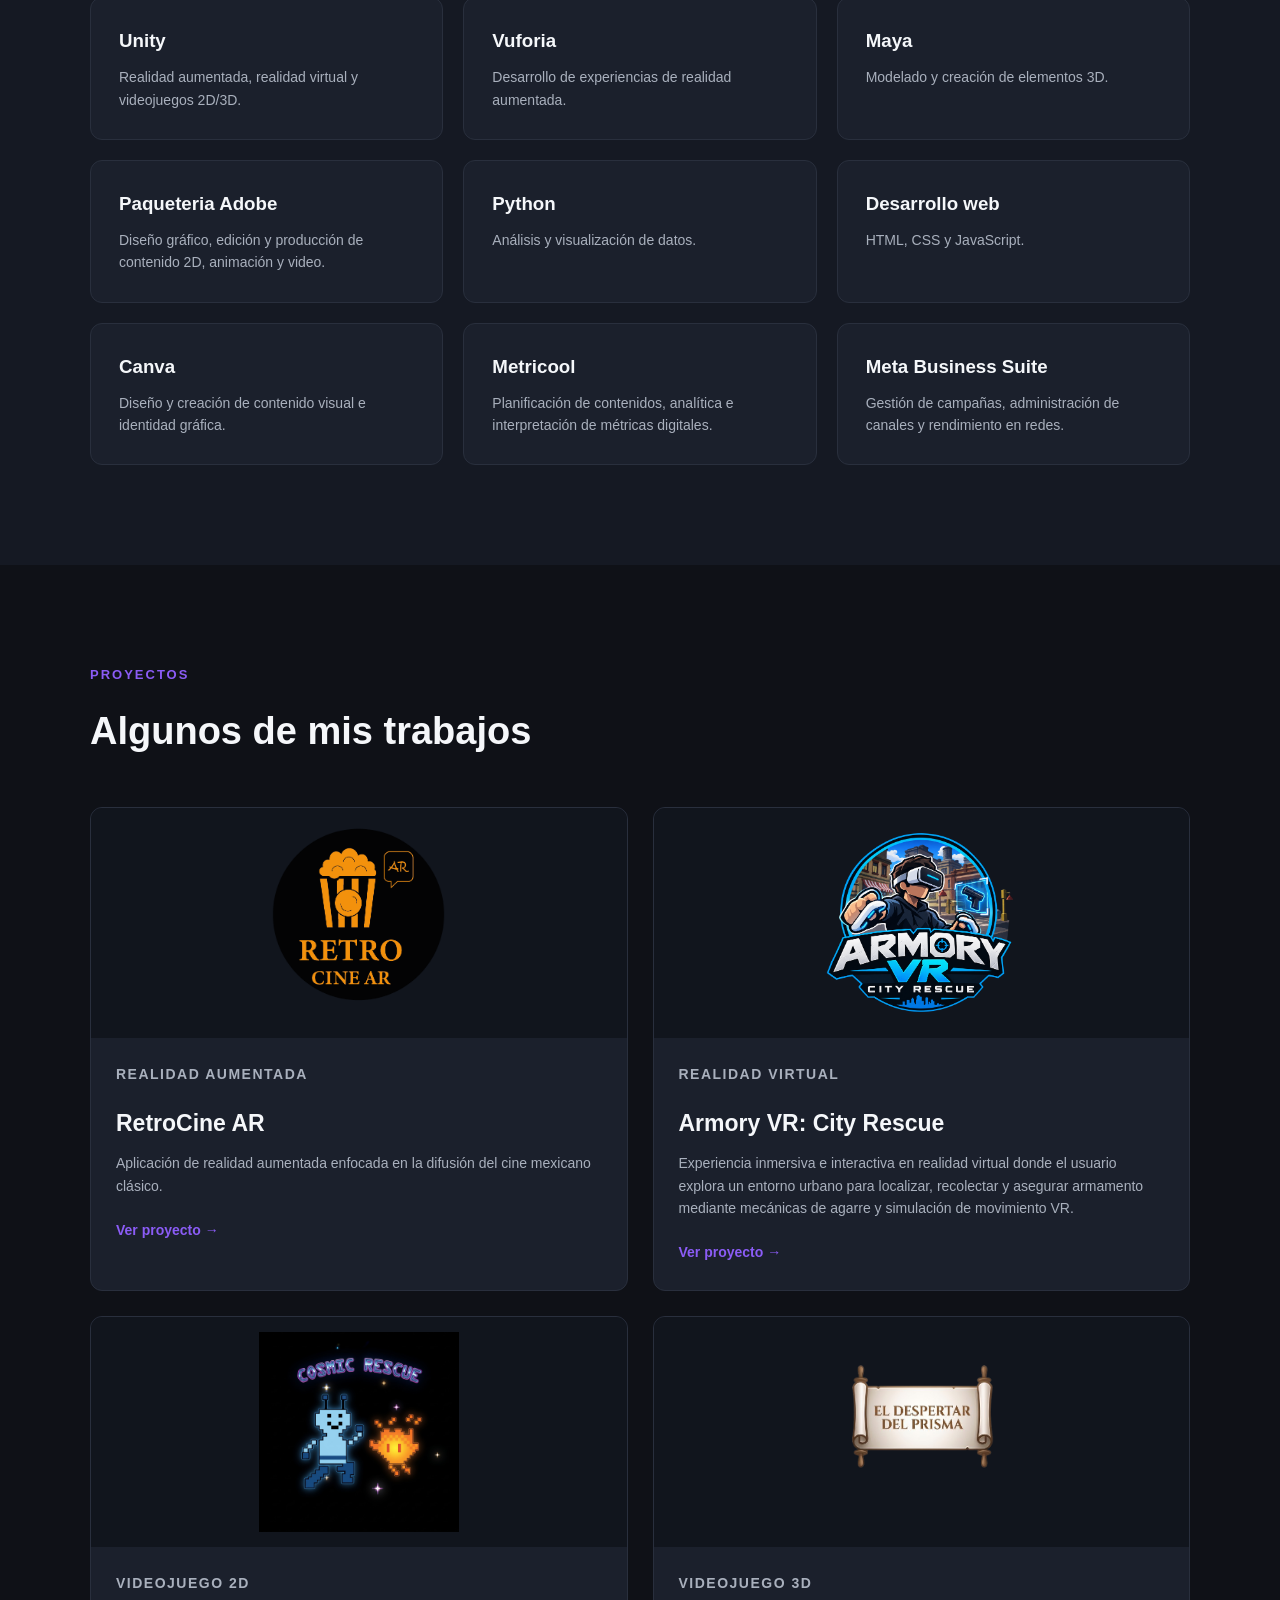
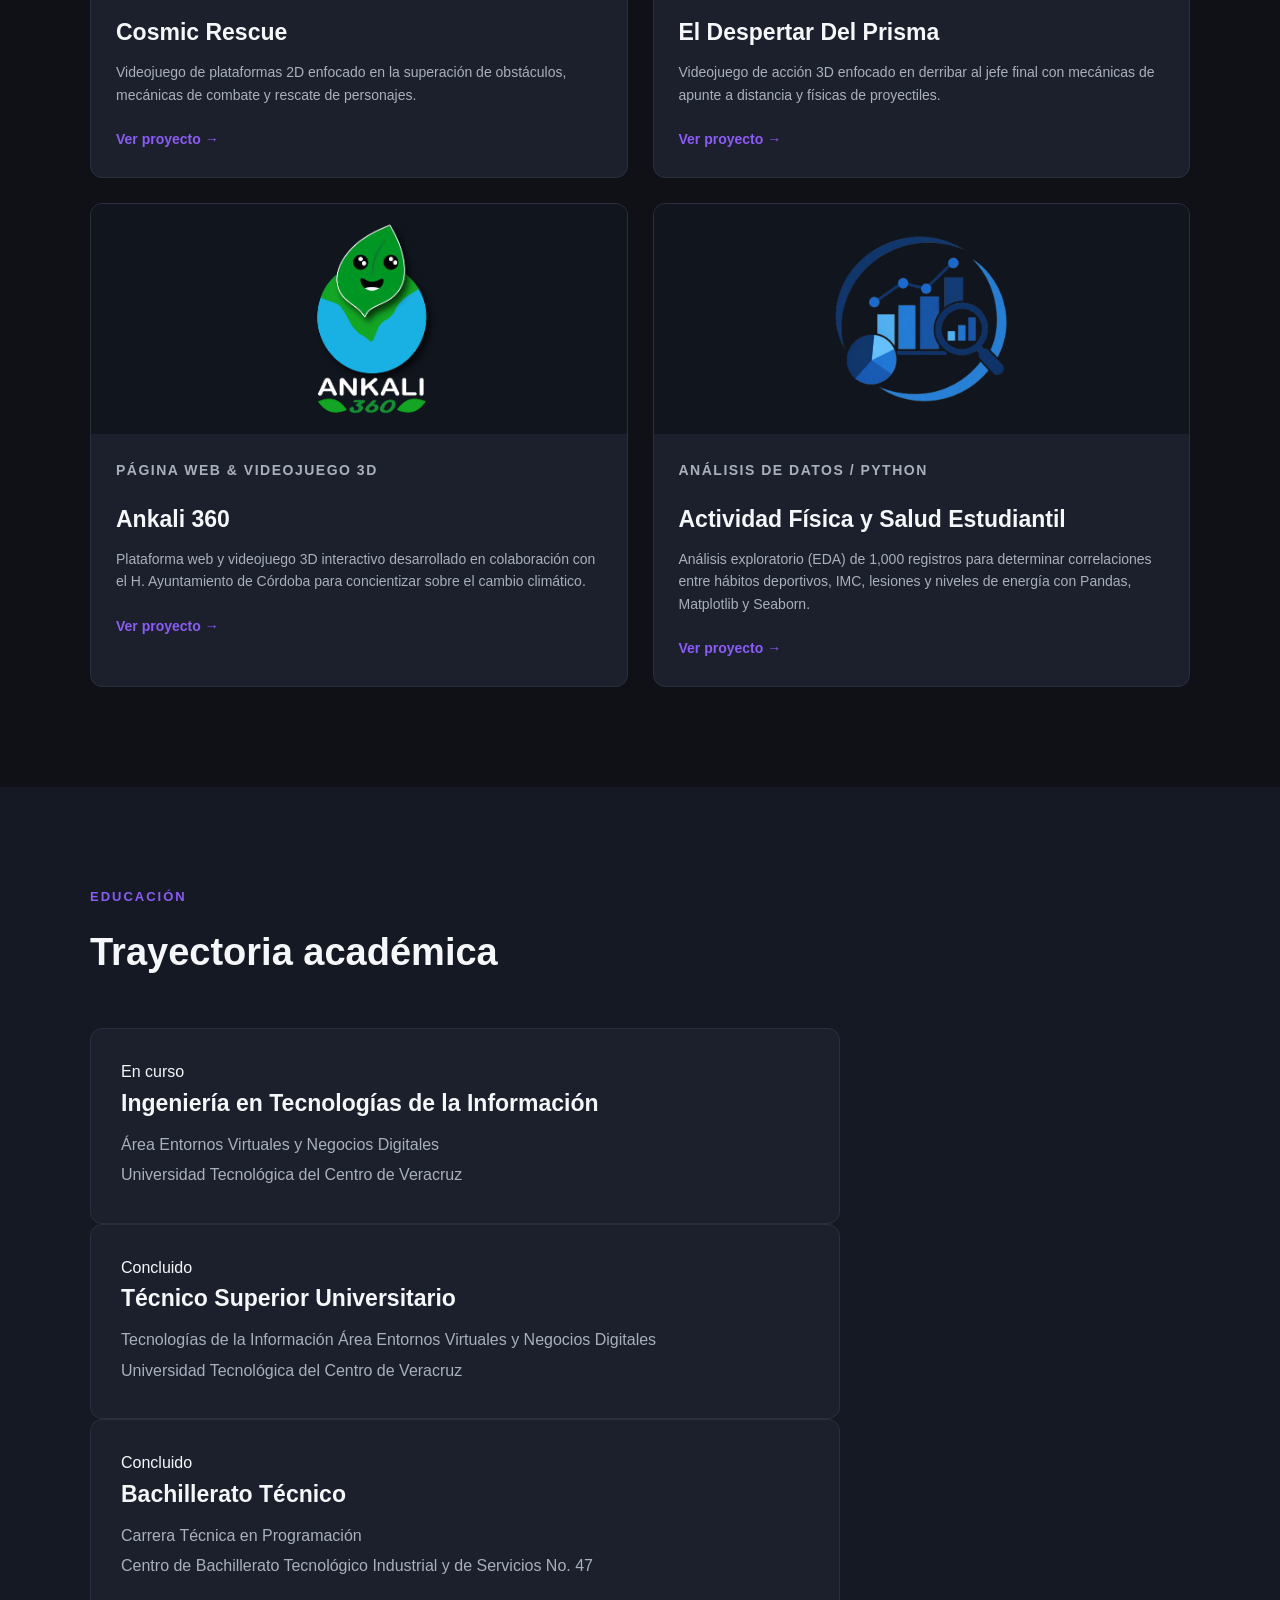
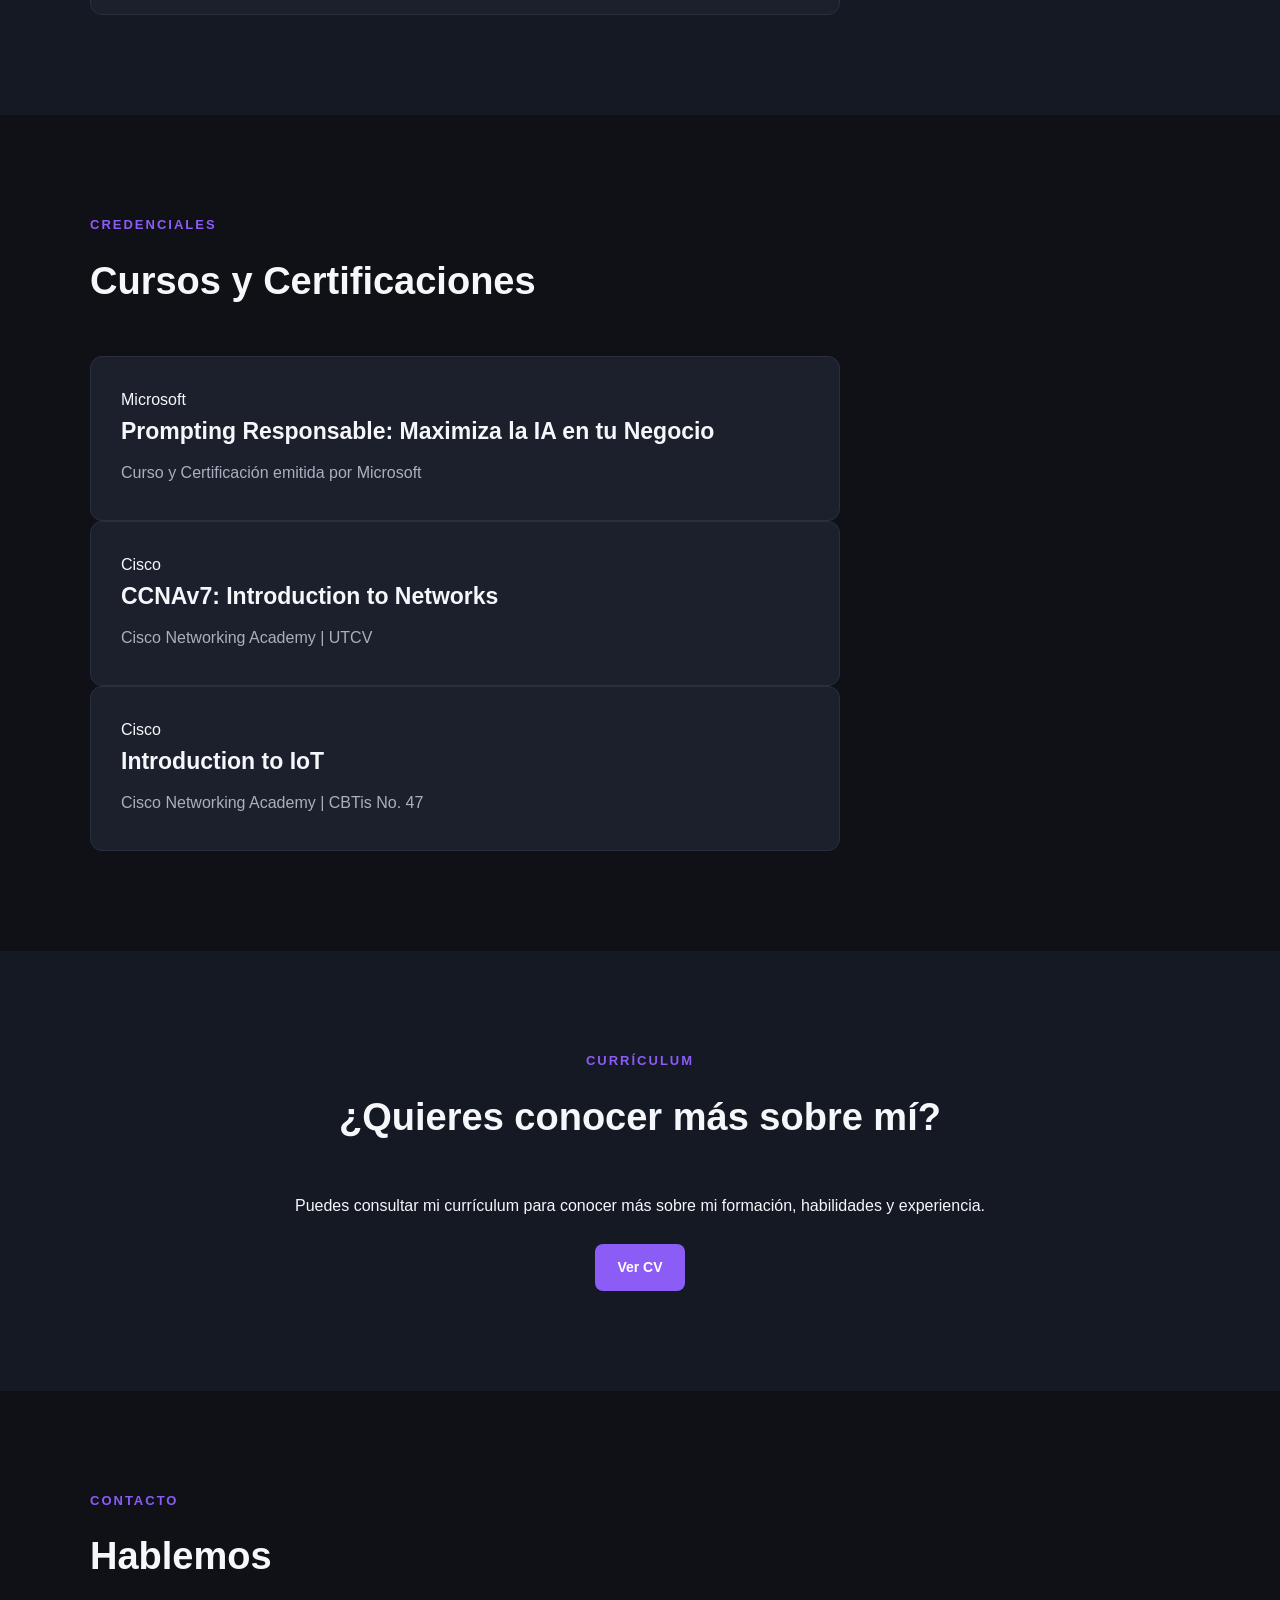
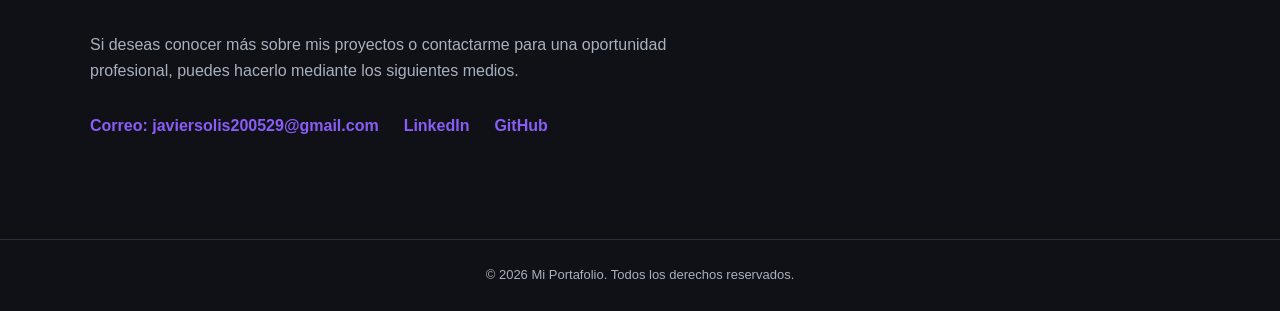
==== commit f6b1bcc2: "Ajuste de redaccion en perfil profesional" ====
--- a/index.html
+++ b/index.html
@@ -170,9 +170,9 @@
                     </div>
 
                     <div class="skill-card">
-                        <h3>Adobe</h3>
-                        <p>
-                            Diseño y edición de contenido 2D.
+                        <h3>Paqueteria Adobe</h3>
+                        <p>
+                            Diseño gráfico, edición y producción de contenido 2D, animación y video.
                         </p>
                     </div>
 
@@ -187,6 +187,27 @@
                         <h3>Desarrollo web</h3>
                         <p>
                             HTML, CSS y JavaScript.
+                        </p>
+                    </div>
+
+                    <div class="skill-card">
+                        <h3>Canva</h3>
+                        <p>
+                            Diseño y creación de contenido visual e identidad gráfica.
+                        </p>
+                    </div>
+
+                    <div class="skill-card">
+                        <h3>Metricool</h3>
+                        <p>
+                            Planificación de contenidos, analítica e interpretación de métricas digitales.
+                        </p>
+                    </div>
+
+                    <div class="skill-card">
+                        <h3>Meta Business Suite</h3>
+                        <p>
+                            Gestión de campañas, administración de canales y rendimiento en redes.
                         </p>
                     </div>
 
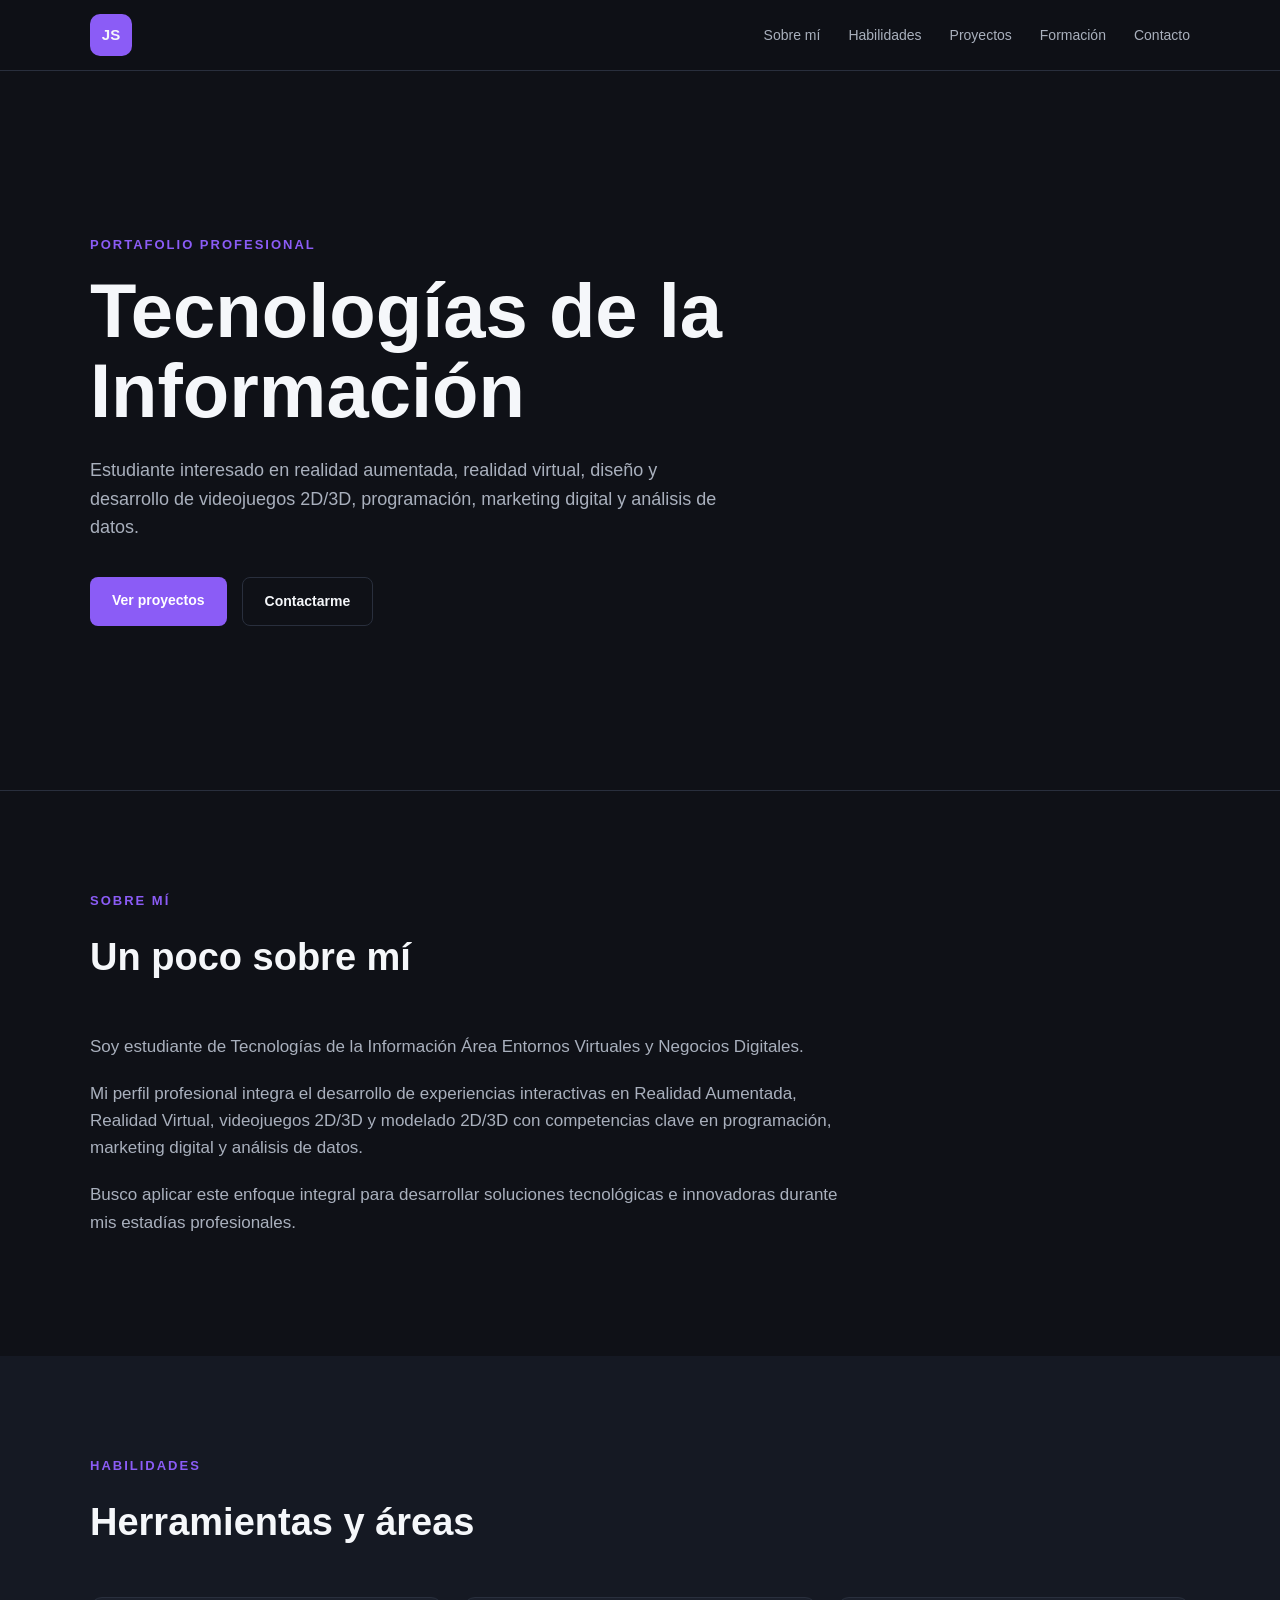
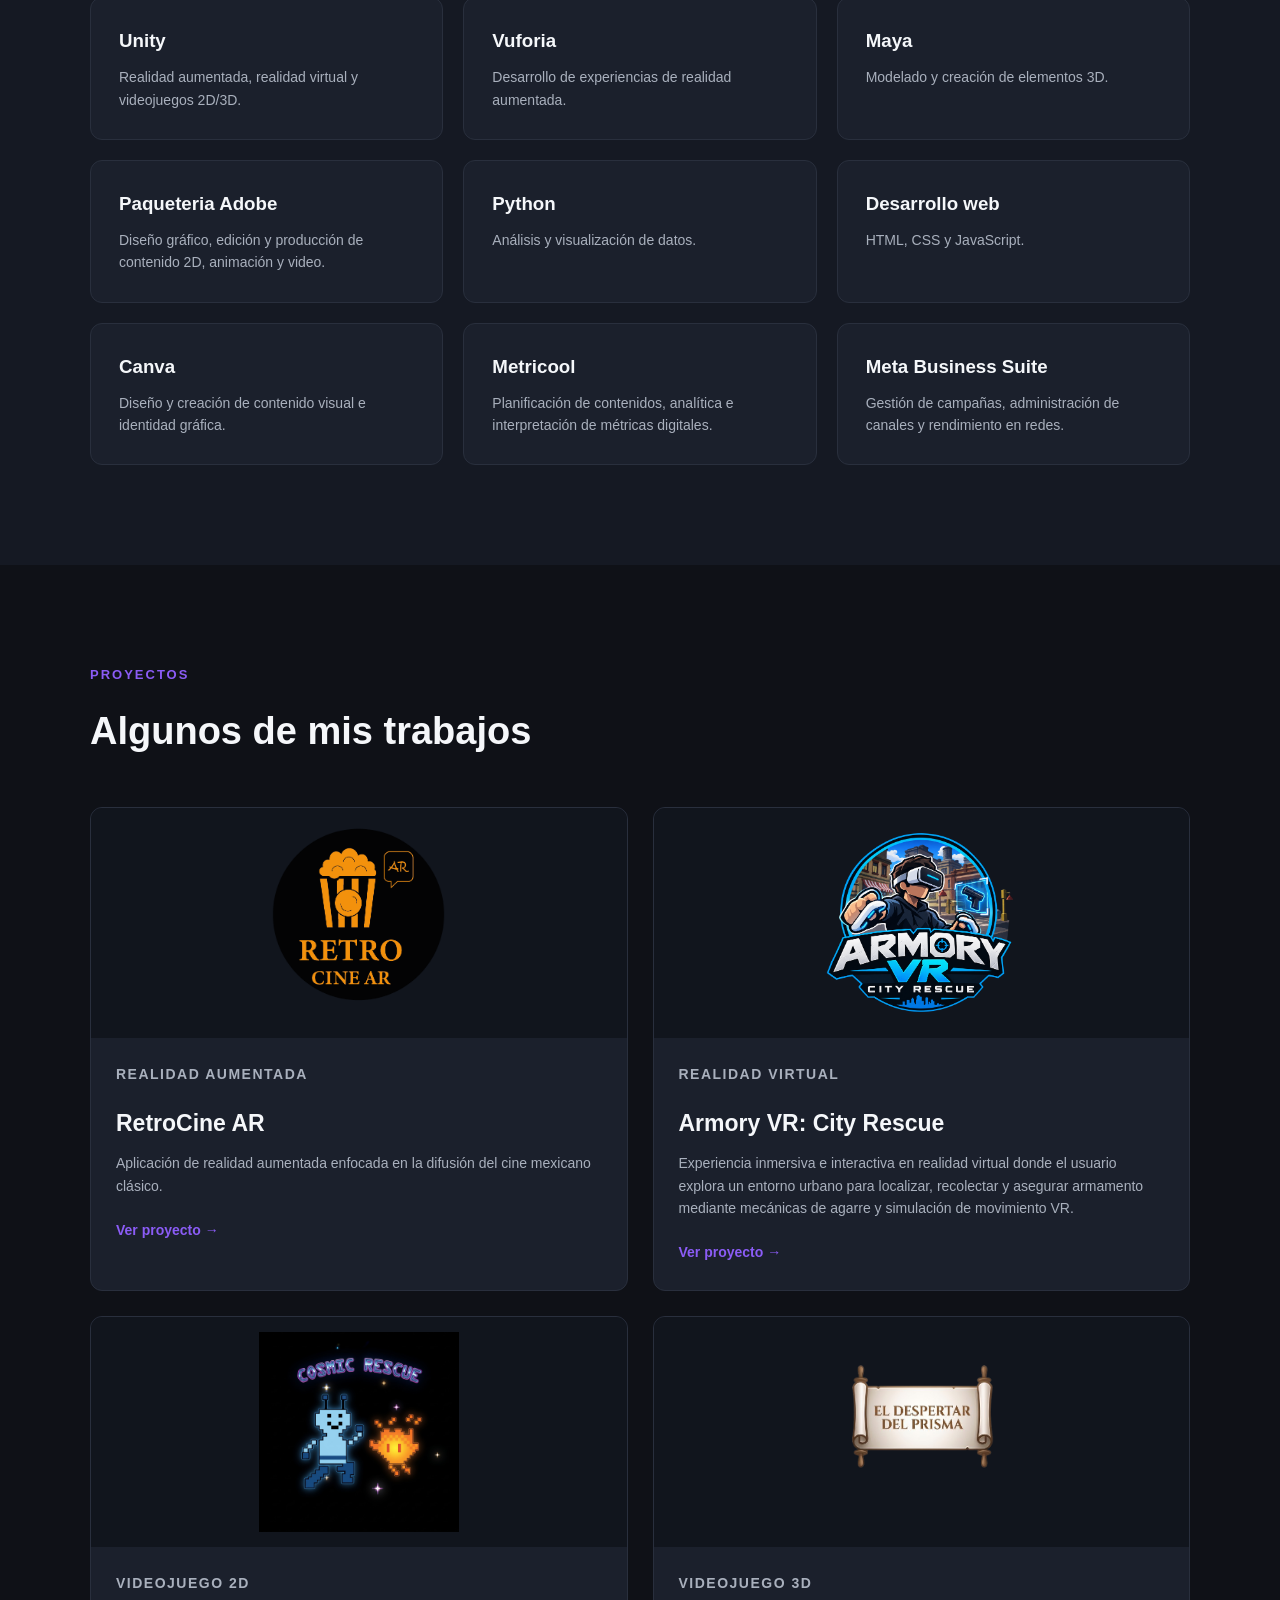
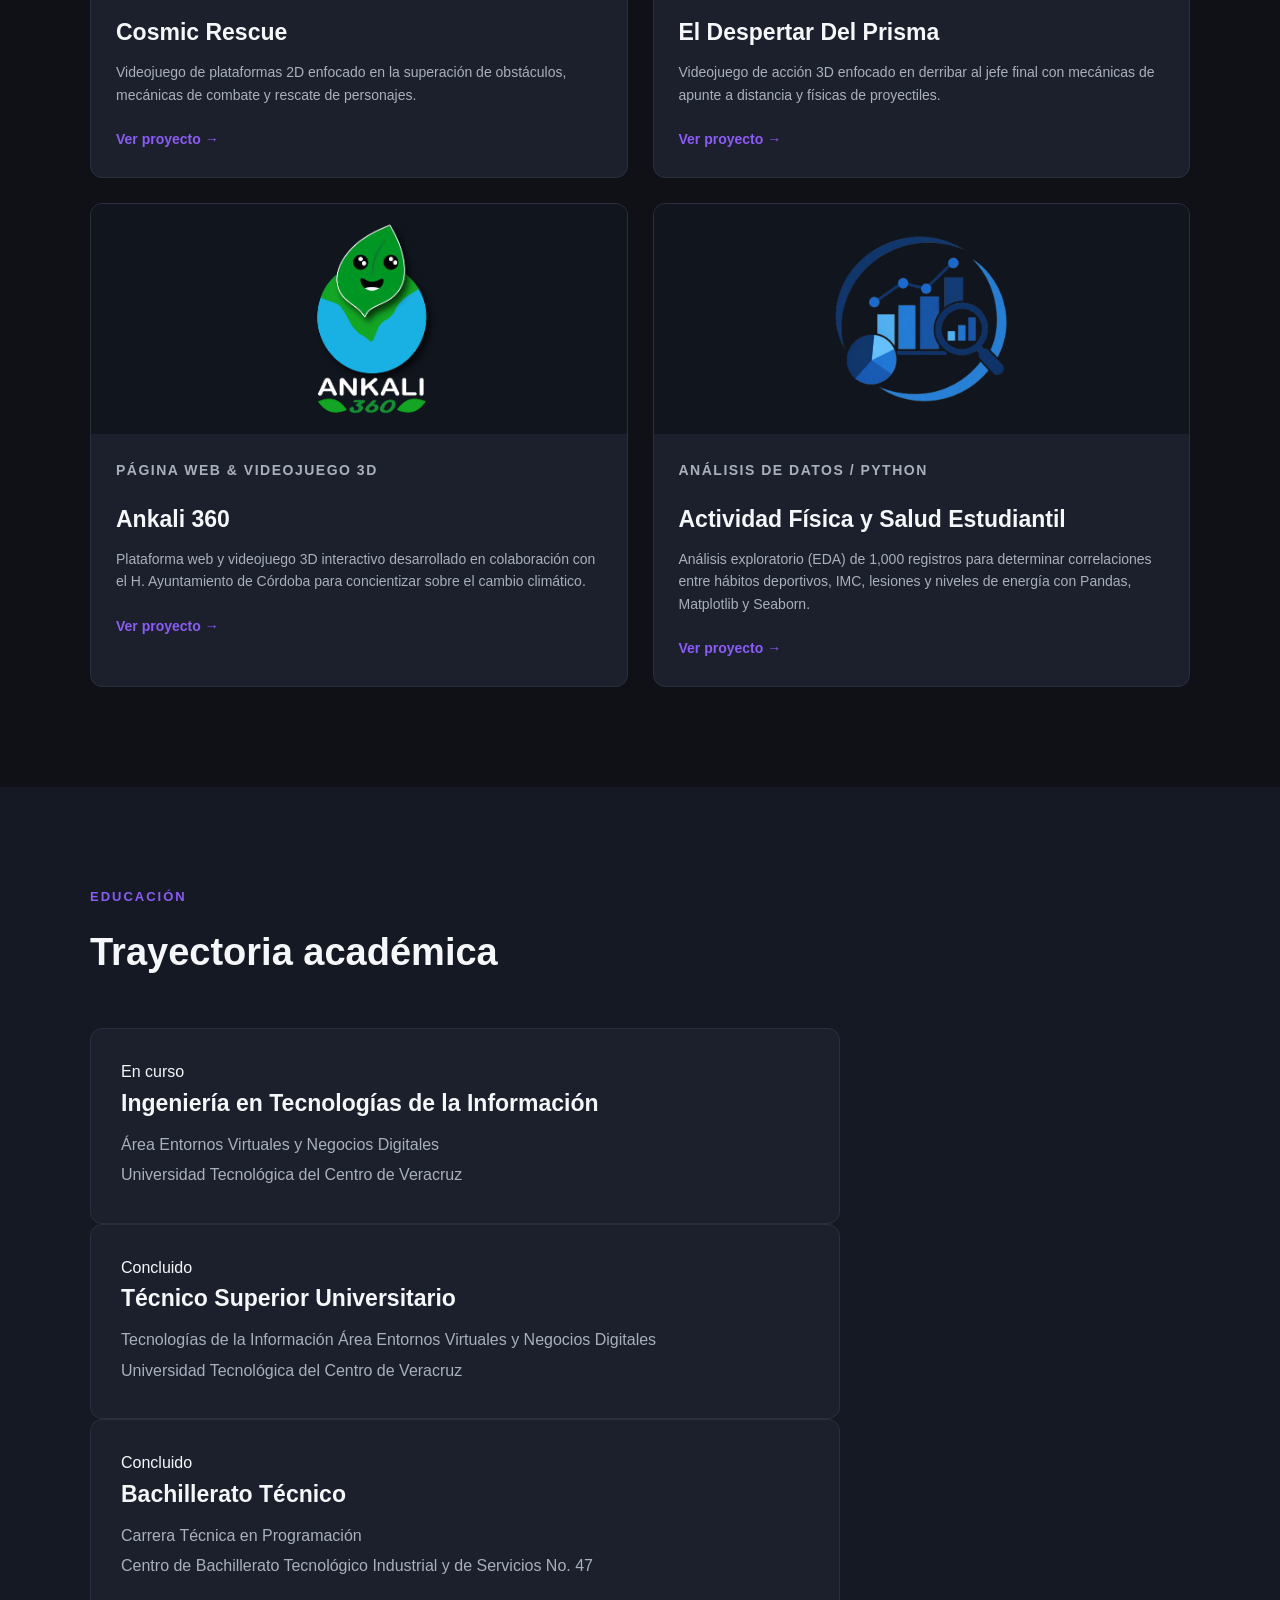
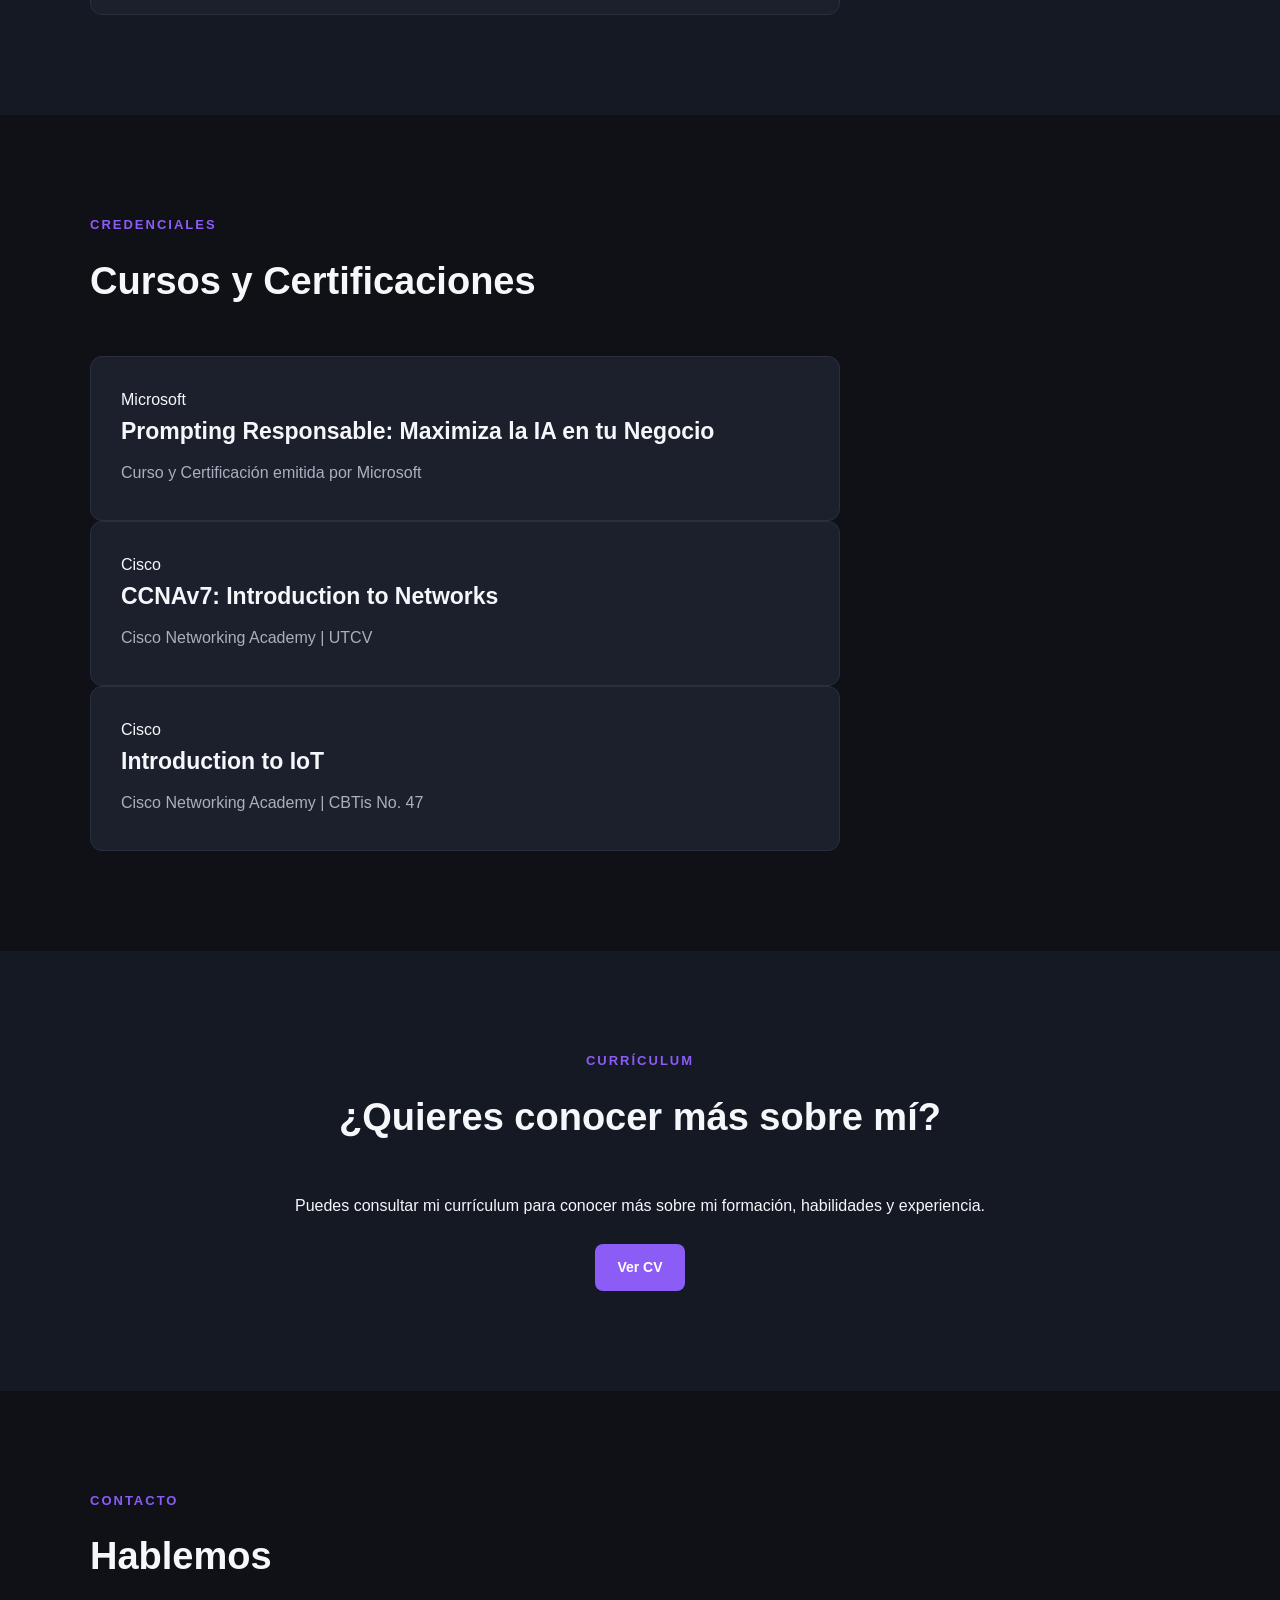
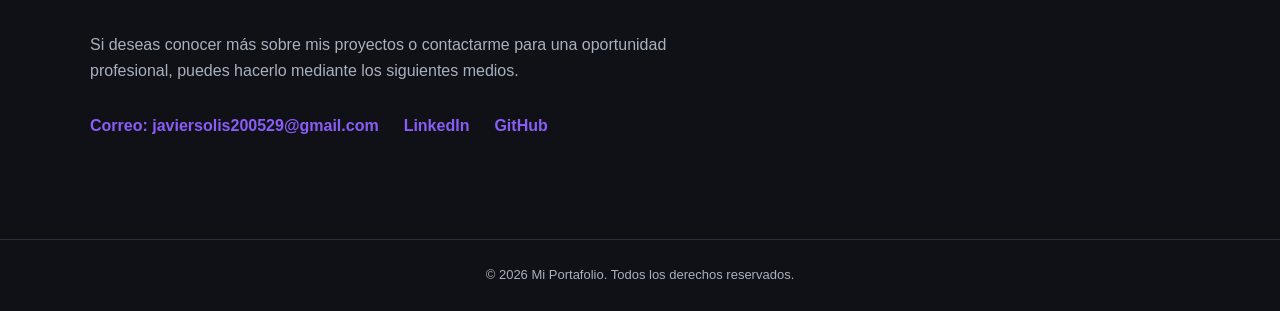
==== commit 99bdbd2e: "Ajuste de redaccion en perfil profesional" ====
--- a/index.html
+++ b/index.html
@@ -110,7 +110,7 @@
                         <p>
                             Mi perfil profesional integra el desarrollo de experiencias interactivas en 
                             Realidad Aumentada, Realidad Virtual, videojuegos 2D/3D y modelado 2D/3D 
-                            con competencias clave en programación, análisis de datos y marketing digital.
+                            con competencias clave en programación, marketing digital y análisis de datos.
                         </p>
 
                         <p>
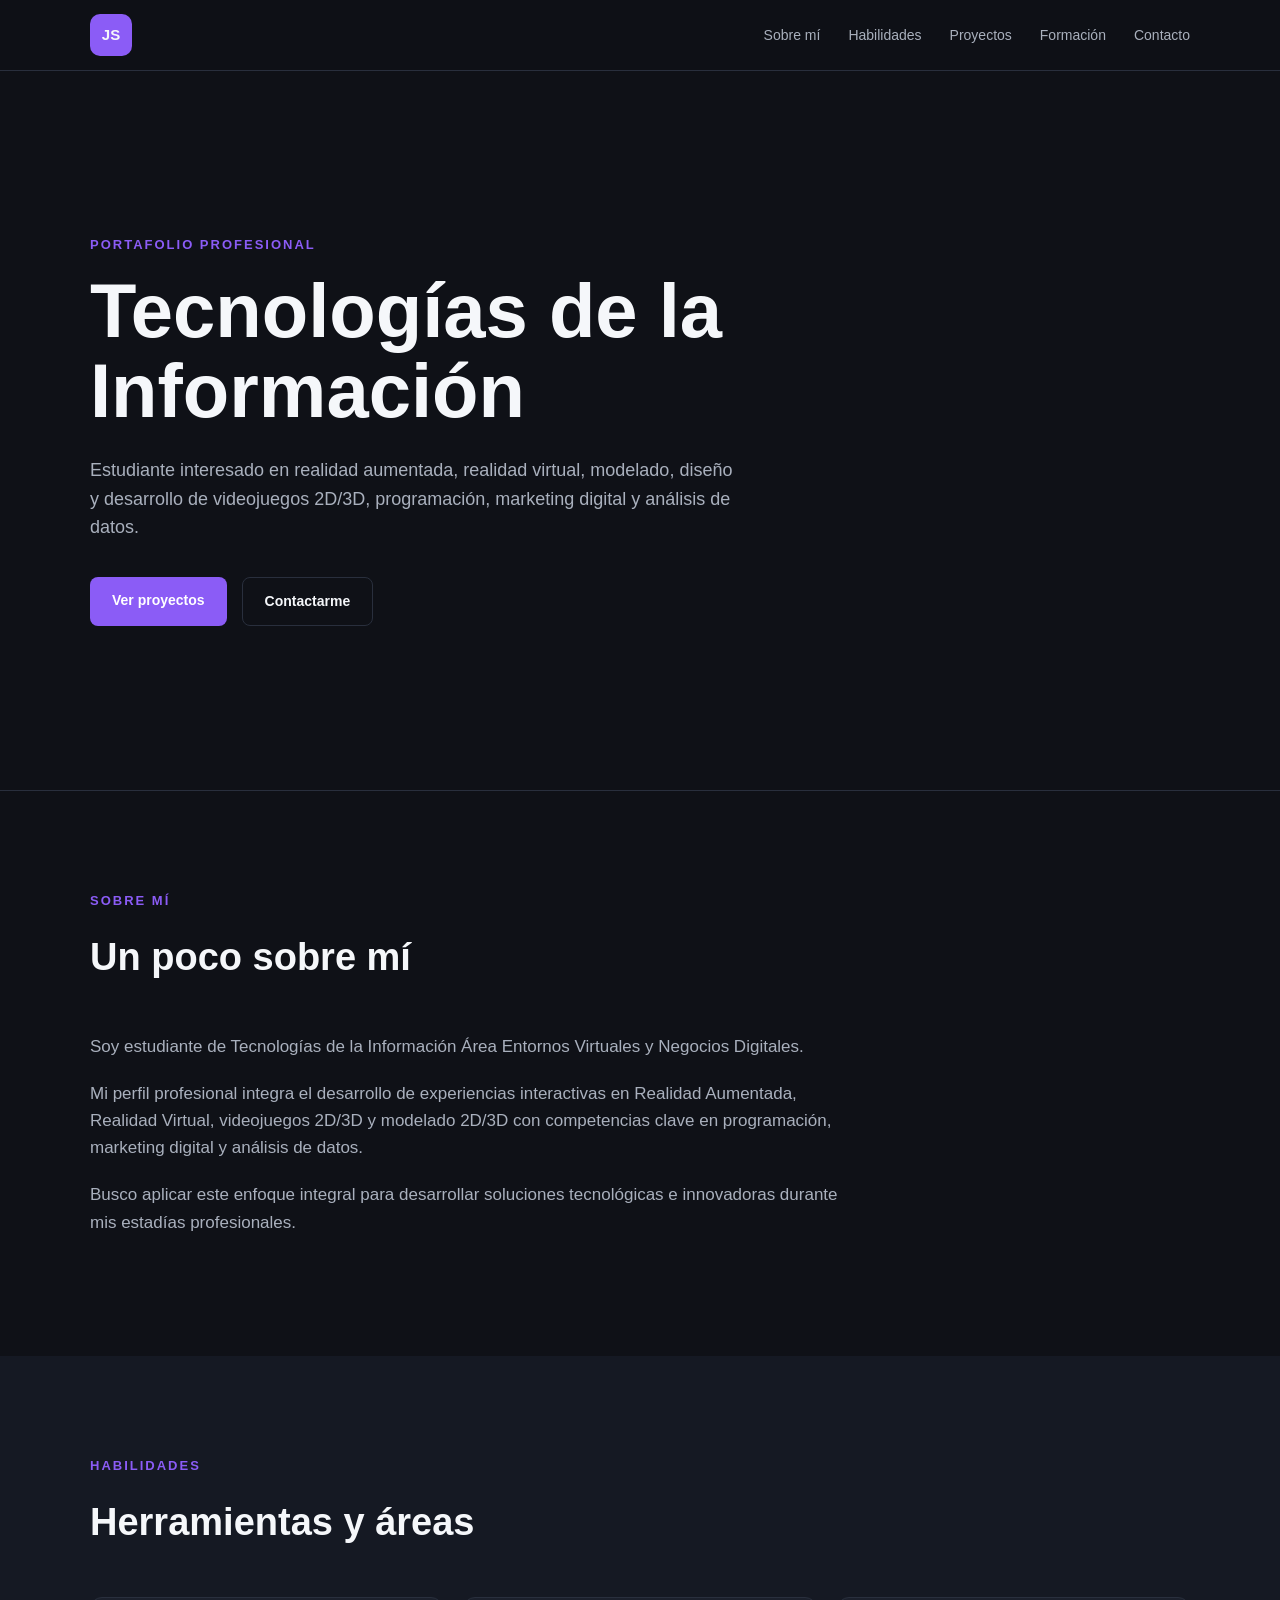
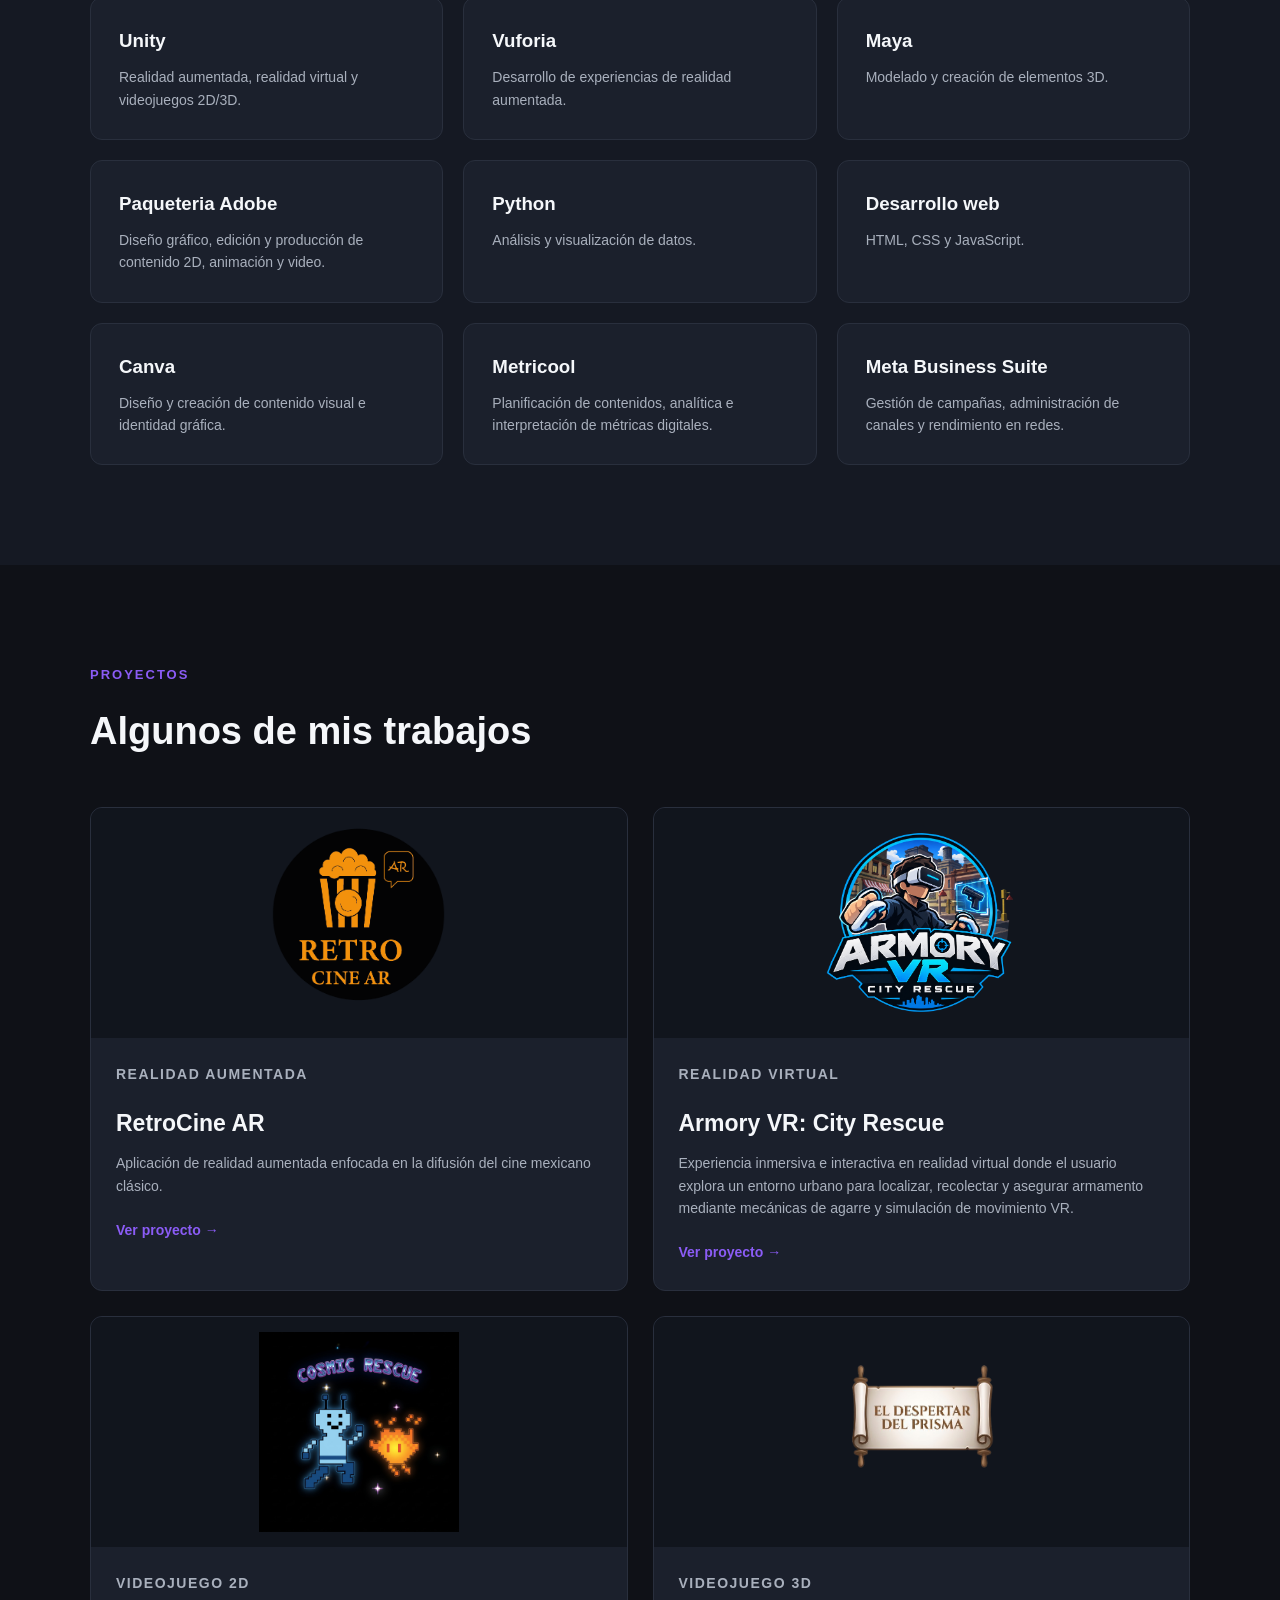
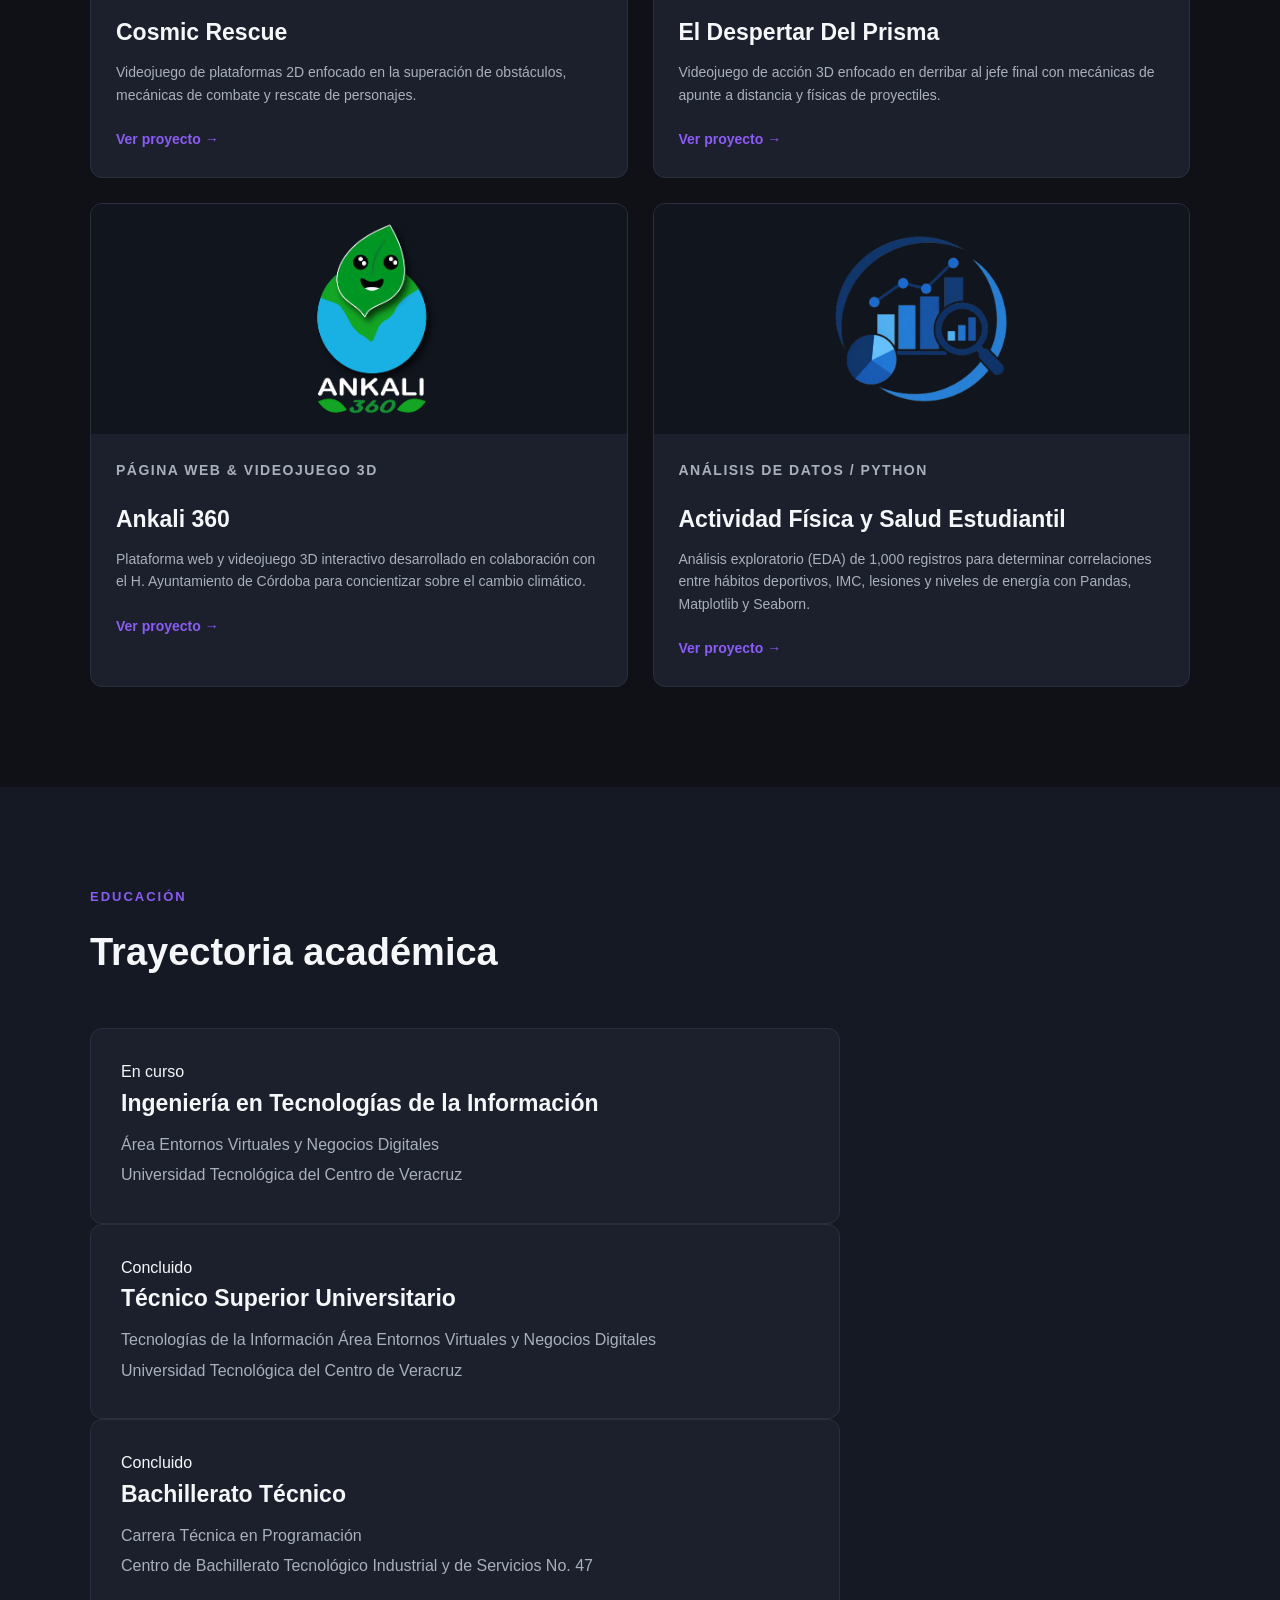
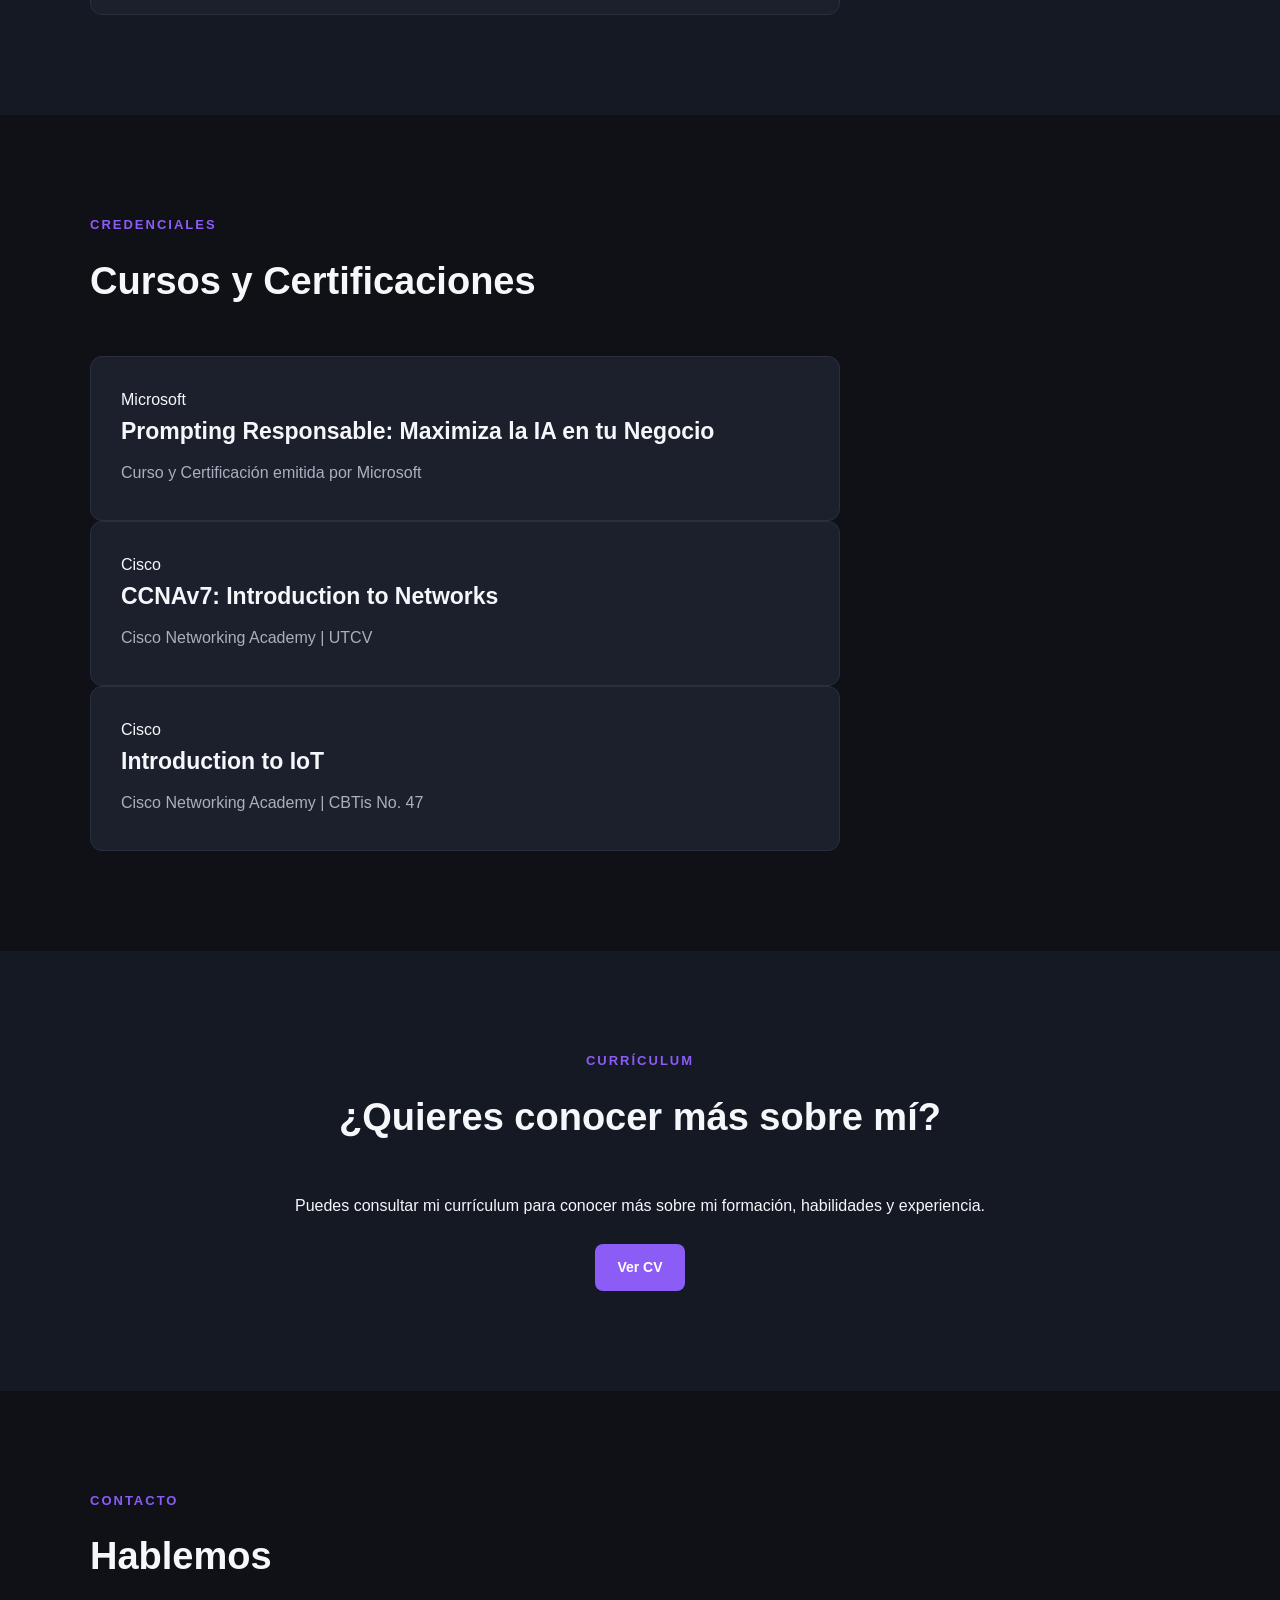
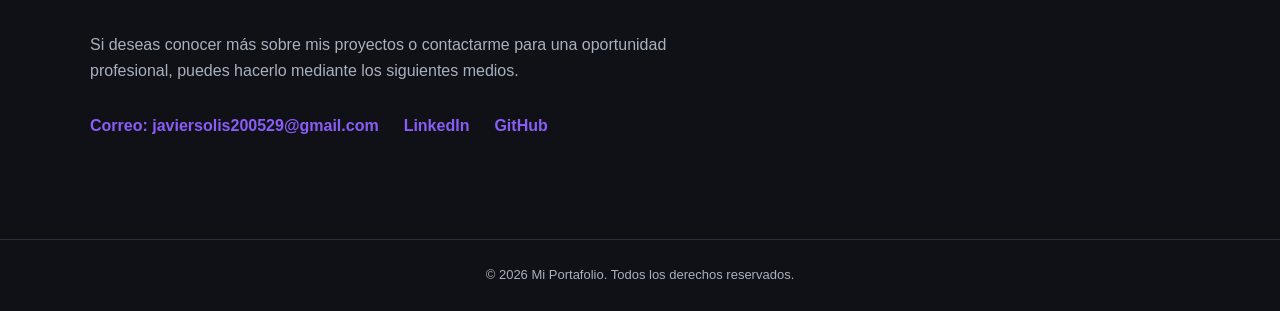
==== commit 0f8b25b2: "Ajuste de redaccion en perfil profesional" ====
--- a/index.html
+++ b/index.html
@@ -58,8 +58,8 @@
                     </h1>
 
                     <p class="hero-description">
-                        Estudiante interesado en realidad aumentada, 
-                        realidad virtual, diseño y desarrollo de videojuegos 2D/3D, programación, 
+                        Estudiante interesado en realidad aumentada, realidad virtual, 
+                        modelado, diseño y desarrollo de videojuegos 2D/3D, programación, 
                         marketing digital y análisis de datos.
                     </p>
 
